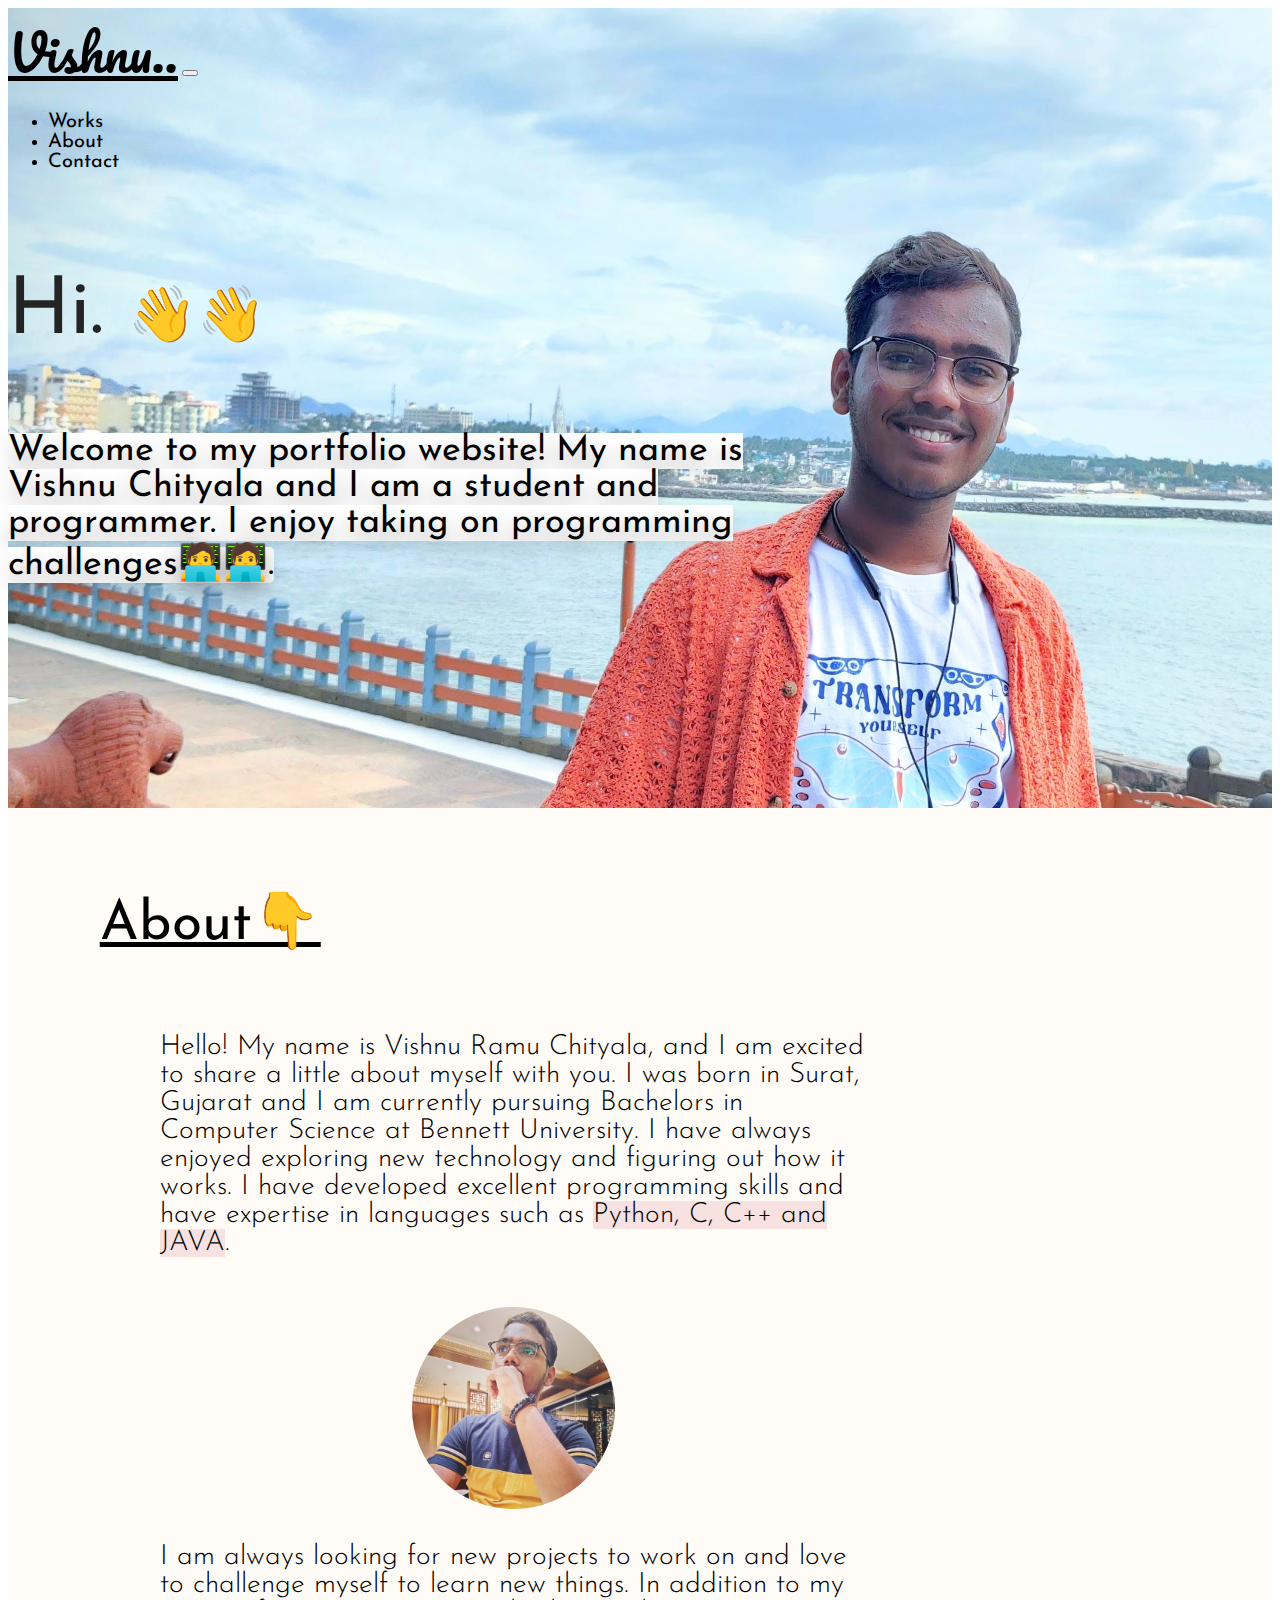
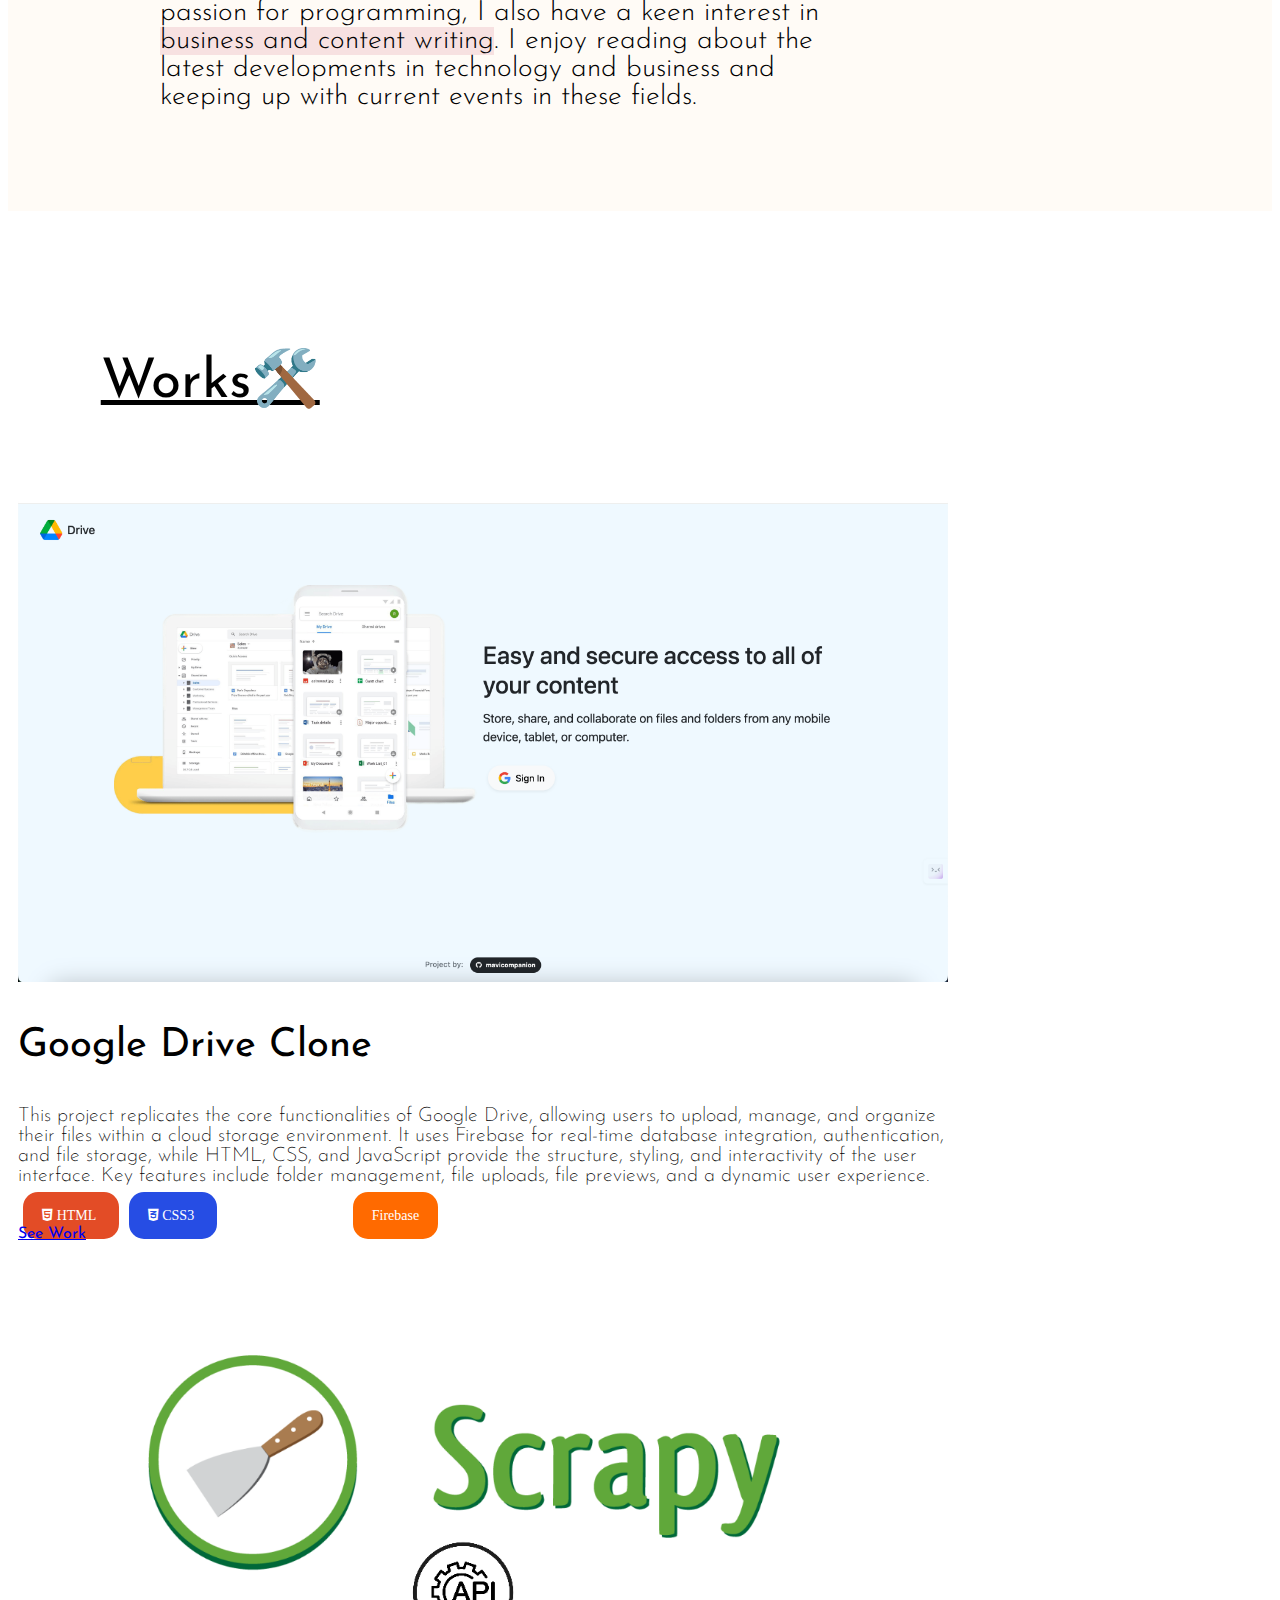
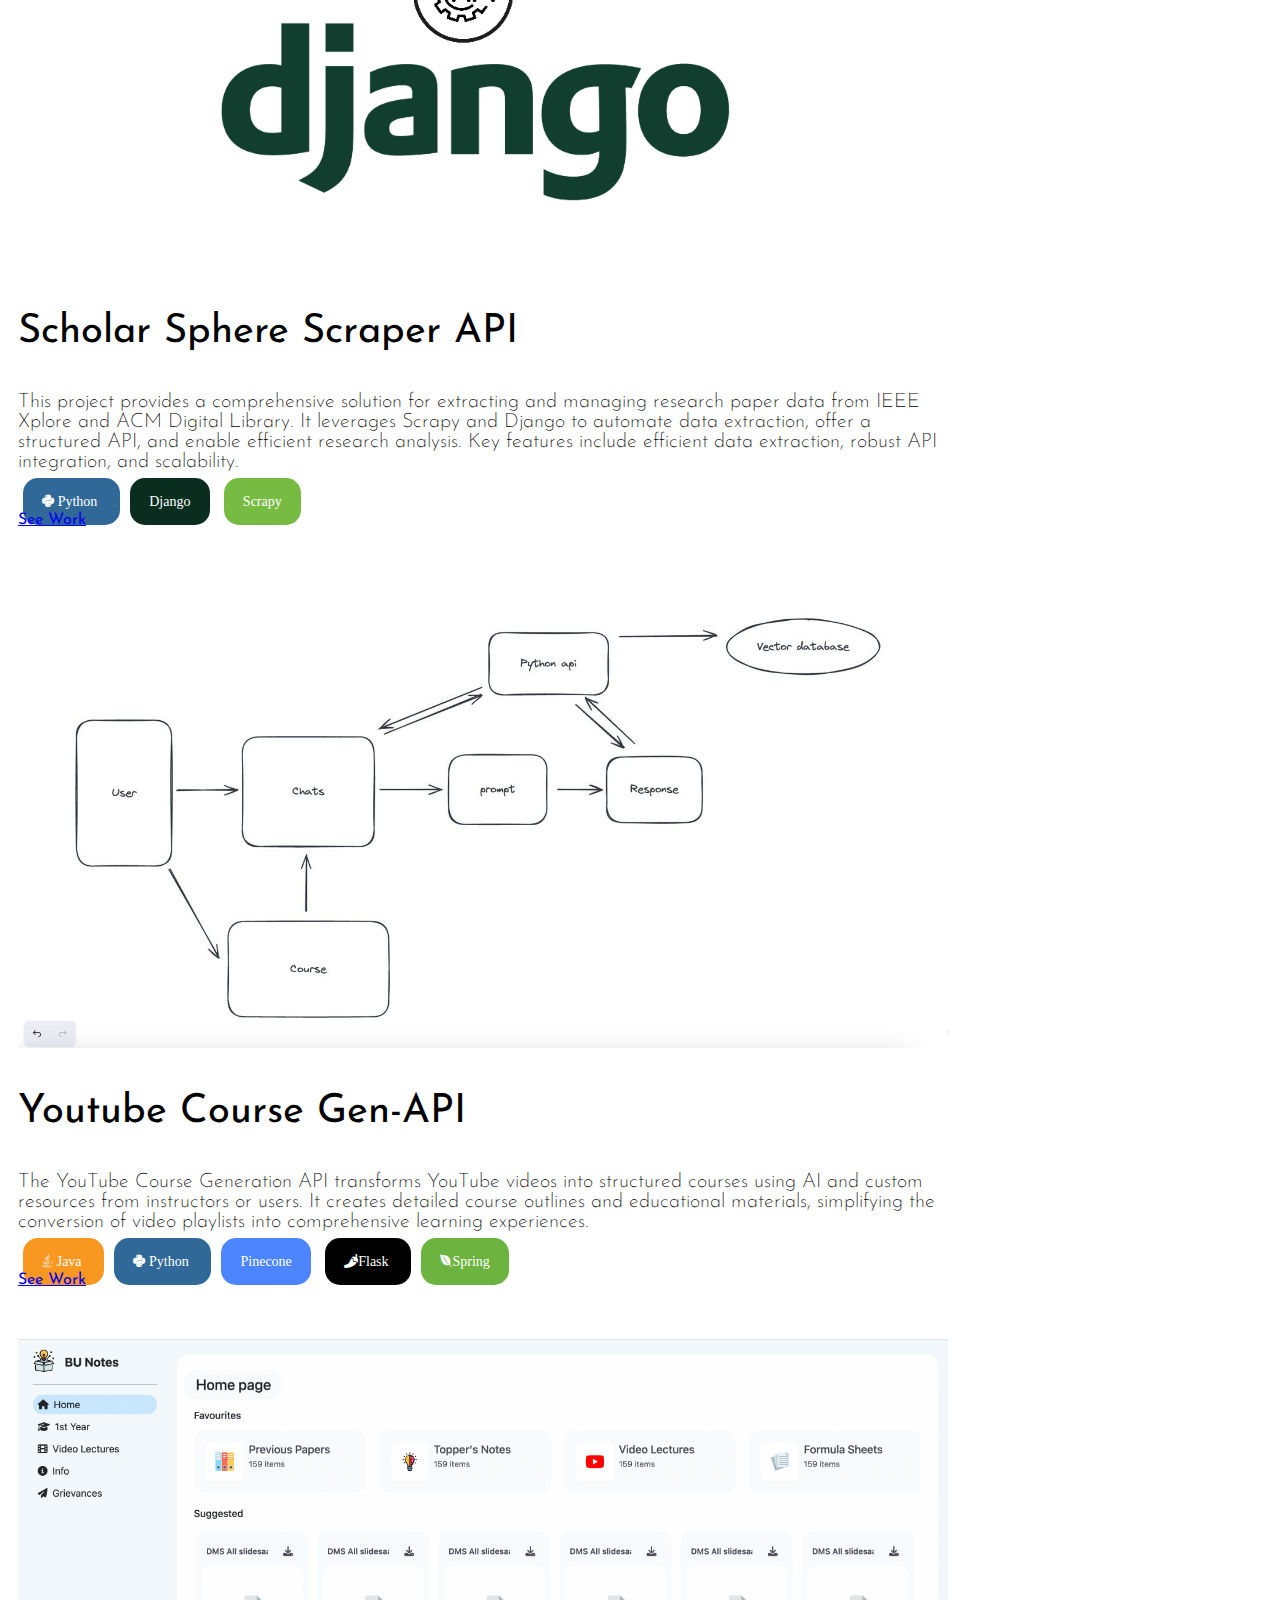
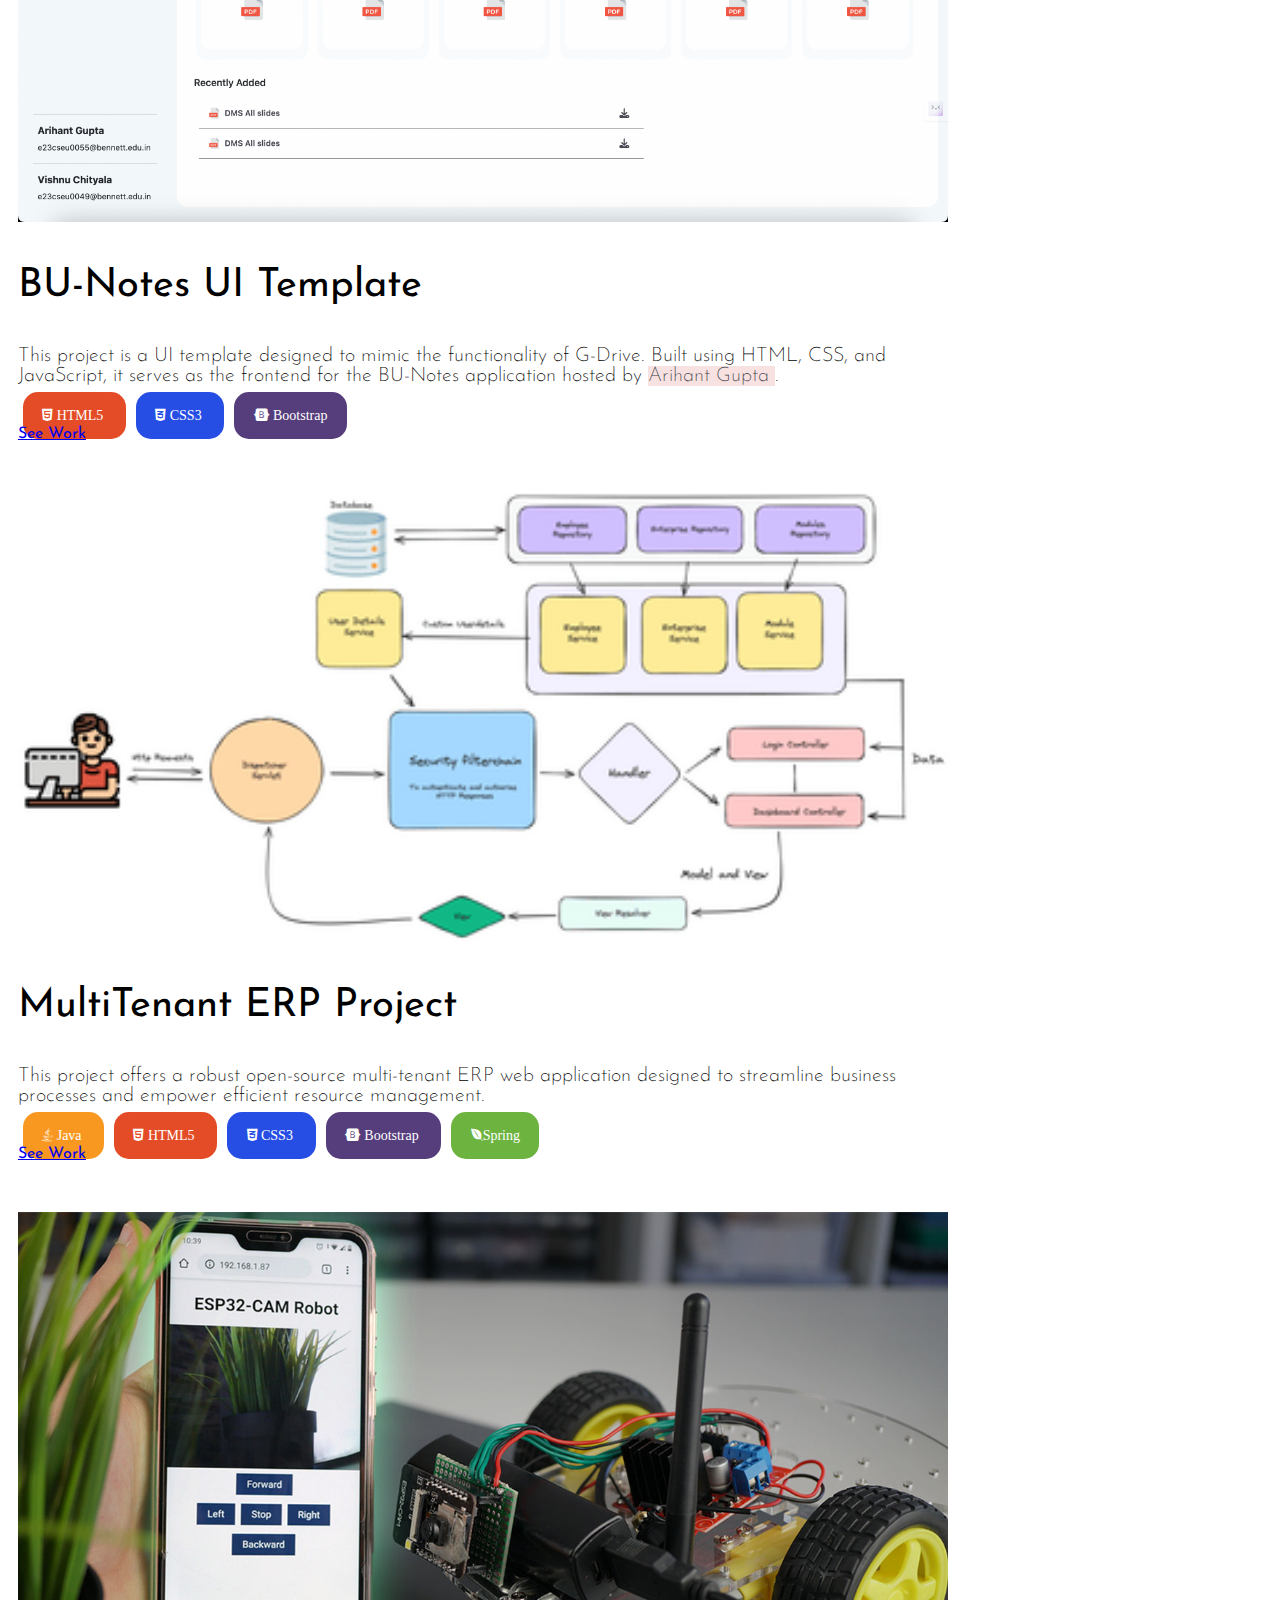
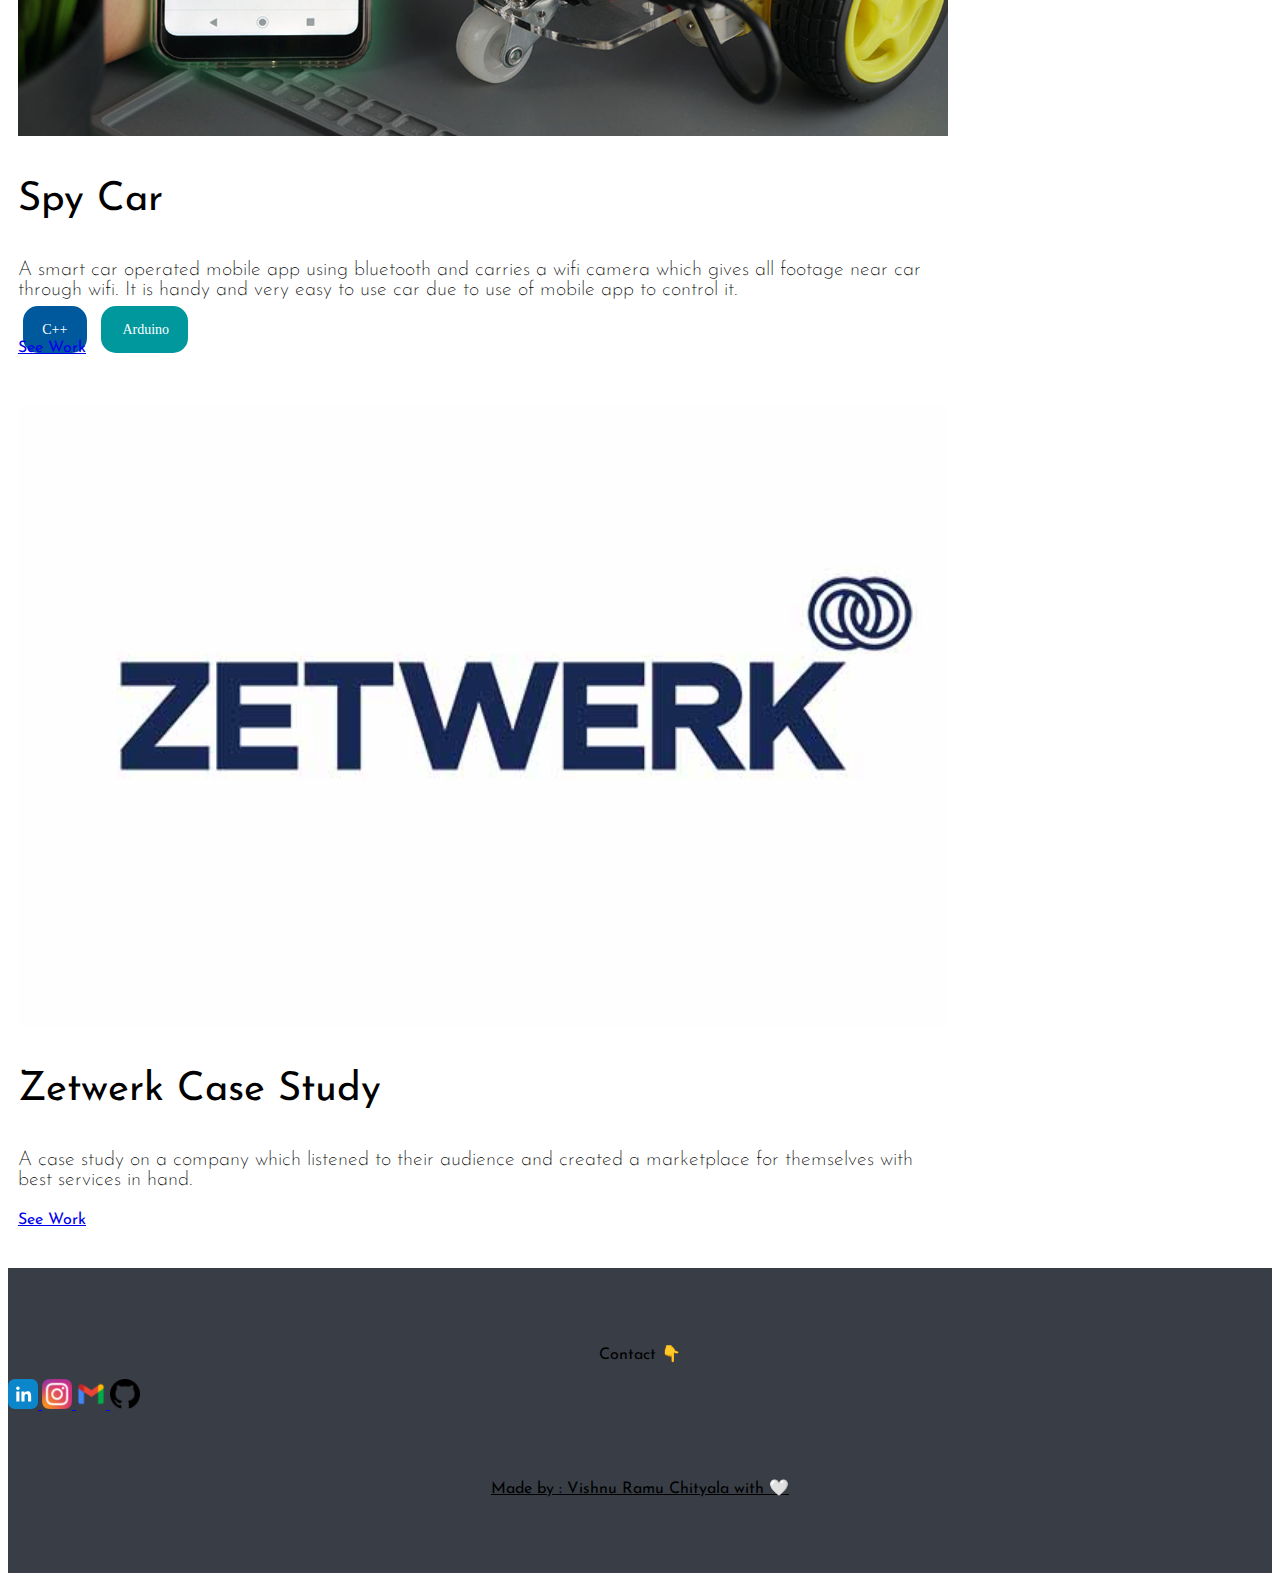
==== index.html @ af981250 "Update index.html" ====
<!DOCTYPE html>
<html lang="en">
<head>
    <meta charset="UTF-8">
    <meta name="viewport" content="width=device-width, initial-scale=1.0">
    <link rel="stylesheet" href="css/style.css">
    <link rel="icon" type="image/x-icon" href="img/young-man.png">
    <title>Vishnu Chityala</title>
    <link href="https://cdn.jsdelivr.net/npm/bootstrap@5.3.1/dist/css/bootstrap.min.css" rel="stylesheet" integrity="sha384-4bw+/aepP/YC94hEpVNVgiZdgIC5+VKNBQNGCHeKRQN+PtmoHDEXuppvnDJzQIu9" crossorigin="anonymous">
    <script src="https://cdn.jsdelivr.net/npm/bootstrap@5.3.1/dist/js/bootstrap.bundle.min.js" integrity="sha384-HwwvtgBNo3bZJJLYd8oVXjrBZt8cqVSpeBNS5n7C8IVInixGAoxmnlMuBnhbgrkm" crossorigin="anonymous"></script>
    <link href="https://cdnjs.cloudflare.com/ajax/libs/font-awesome/6.0.0-beta3/css/all.min.css" rel="stylesheet">
</head>
<body>
    <section id="frontPage" class="frontPage">
        <nav class="navbar navbar-expand-lg">
            <div class="container-sm mt-3">
                <a href="" class="navbarBrand">Vishnu..</a>
                <button class="navbar-toggler" type="button" data-bs-toggle="collapse" data-bs-target="#navbarSupportedContent" aria-controls="navbarSupportedContent" aria-expanded="false" aria-label="Toggle navigation">
                    <span class="navbar-toggler-icon"></span>
                </button>
                <div class="collapse navbar-collapse" id="navbarSupportedContent">
                    <ul class="navbar-nav ms-auto mb-2 mb-lg-0">
                    <li class="nav-item">
                        <a class="navLink me-5" aria-current="page" href="#worksPage">Works</a>
                    </li>
                    <li class="nav-item">
                        <a class="navLink me-5" href="#aboutSection">About</a>
                    </li>
                    <li class="nav-item">
                        <a class="navLink me-5" aria-current="page" href="#contact">Contact</a>
                    </li>
                    </ul>
                </div>
            </div>
        </nav>
        <div class="container-sm">
            <div class="frontPageAbout">
                <p class="frontPageAboutHead">Hi. <span style="font-size:55px;">👋👋</span></p>
                <p class="frontPageAboutText"><span style="background-color: rgb(255, 255, 255);border-radius: 5px;">Welcome to my portfolio website! My name is Vishnu Chityala and I am a student and programmer. I enjoy taking on programming challenges🧑‍💻🧑‍💻.</span></p>
            </div>
        </div>
    </section>
        <section id="aboutSection" class="pages">
        <div style="height: 80px;"></div>
        <div class="container-lg  m-section ms-auto me-auto">
            <div class="section-heading ms-auto me-auto">
                About👇
            </div>
            <div class="aboutContent">
                Hello! My name is Vishnu Ramu Chityala, and I am excited to share a little about myself with you. I was born in Surat, Gujarat and I am currently pursuing Bachelors in Computer Science at Bennett University.
                I have always enjoyed exploring new technology and figuring out how it works. I have developed excellent programming skills and have expertise in languages such as <span style="background-color: rgb(247, 225, 225);"> Python, C, C++ and JAVA</span>.
            </div>
            <div class="aboutImage">
                <img src="img/aboutImage.jpg" alt="" style="max-width: 100%; border-radius: 50%;">
            </div>
            <div class="aboutContent">
                 I am always looking for new projects to work on and love to challenge myself to learn new things. In addition to my passion for programming, I also have a keen interest in <span style="background-color: rgb(247, 225, 225);">business and content writing</span>. I enjoy reading about the latest developments in technology and business and keeping up with current events in these fields.
            </div>
        </div>
        <div style="height:100px;"></div>
    </section>
    <section id="worksPage">
        <div style="height:80px;"></div>
        <div class="container-md m-section ms-auto me-auto">
            <div class="section-heading ms-auto me-auto">
                <p class="">Works🛠️</p>
            </div>
            <div class="ms-auto me-auto row mb-5" style="max-width:950px;">
                <!-- <div class="row p-1 worksContainer ms-auto me-auto">
                    <div class="col-md-4">
                        <img src="img/picFind-LOGO.png"  width="100%" alt="">
                    </div>
                    <div class="col-md-8 p-1">
                        <div class="ms-4">
                            <p class="workTitle">
                                picFind
                            </p>
                        </div>
                        <div class="ms-4">
                            <p class="workExplanation">
                                picFind scans photographs and divides them into albums of various people. The faces of all the sampled people will be recognized and grouped into different categories in the collection of photographs after being scanned and searched.
                            </p>
                            <div>
                                <a href="https://drive.google.com/file/d/1khZmiysm8dn4CyZ_3MK_P7sA50-diV7P/view?usp=drive_link" target="_blank" class="btn btn-outline-dark" style="font-family: 'Josefin Sans', sans-serif;">See Work</a>
                            </div>
                        </div>
                    </div>
                </div> -->
                <div class="row p-1 worksContainer ms-auto me-auto">
                    <div class="col-md-4">
                        <img src="./img/googleDriveCloneImage.png" width="100%" alt="" class="me-auto">
                    </div>
                    <div class="col-md-8 p-1">
                        <div class="ms-4">
                            <p class="workTitle">
                                Google Drive Clone
                            </p>
                        </div>
                        <div class="ms-4">
                            <p class="workExplanation">
                                This project replicates the core functionalities of Google Drive, allowing users to upload, manage, and organize their files within a cloud storage environment. It uses Firebase for real-time database integration, authentication, and file storage, while HTML, CSS, and JavaScript provide the structure, styling, and interactivity of the user interface. Key features include folder management, file uploads, file previews, and a dynamic user experience.
                            </p>
                            <div class="grid pt-1 pb-4 w-100">
                                <span class="badge badge-tech badge-html">
                                    <i class="fab fa-html5"></i> HTML
                                </span>
                                <span class="badge badge-tech badge-css">
                                    <i class="fab fa-css3-alt"></i> CSS3
                                </span>
                                <span class="badge badge-tech bg-warning">
                                    <i class="fab fa-js-square"></i> JavaScript
                                </span>
                                <span class="badge badge-tech" style="background-color: rgb(255, 106, 0);">Firebase</span>
                            </div>  
                            <div>
                                <a href="https://google-drive-clone-vrc.vercel.app/" target="_blank" class="btn btn-outline-dark" style="font-family: 'Josefin Sans', sans-serif;">See Work</a>
                            </div>
                        </div>
                    </div>
                </div>                
                <div class="row p-1 worksContainer ms-auto me-auto">
                    <div class="col-md-4">
                        <img src="./img/scholarSphereImage.png" width="100%" alt="" class="me-auto">
                    </div>
                    <div class="col-md-8 p-1">
                        <div class="ms-4">
                            <p class="workTitle">
                                Scholar Sphere Scraper API
                            </p>
                        </div>
                        <div class="ms-4">
                            <p class="workExplanation">
                                This project provides a comprehensive solution for extracting and managing research paper data from IEEE Xplore and ACM Digital Library. It leverages Scrapy and Django to automate data extraction, offer a structured API, and enable efficient research analysis. Key features include efficient data extraction, robust API integration, and scalability.
                            </p>
                            <div class="grid pt-1 pb-4 w-100">
                                <span class="badge badge-tech badge-python">
                                    <i class="fab fa-python"></i> Python
                                </span>
                                <span class="badge badge-tech badge-django">Django</span>
                                <span class="badge badge-tech badge-scrapy">Scrapy</span>
                            </div>  
                            <div>
                                <a href="https://github.com/mavicompanion/scholar-sphere-scraper" target="_blank" class="btn btn-outline-dark" style="font-family: 'Josefin Sans', sans-serif;">See Work</a>
                            </div>
                        </div>
                    </div>
                </div>
                <div class="row p-1 worksContainer ms-auto me-auto">
                    <div class="col-md-4">
                        <img src="./img/ytCourseGenImage.png" width="100%" alt="" class="me-auto">
                    </div>
                    <div class="col-md-8 p-1">
                        <div class="ms-4">
                            <p class="workTitle">
                                Youtube Course Gen-API
                            </p>
                        </div>
                        <div class="ms-4">
                            <p class="workExplanation">
                                The YouTube Course Generation API transforms YouTube videos into structured courses using AI and custom resources from instructors or users. It creates detailed course outlines and educational materials, simplifying the conversion of video playlists into comprehensive learning experiences.
                            </p>
                            <div class="grid pt-1 pb-4 w-100">
                                <span class="badge badge-tech badge-java">
                                    <i class="fa-brands fa-java"></i> Java
                                </span>
                                <span class="badge badge-tech badge-python">
                                    <i class="fab fa-python"></i> Python
                                </span>
                                <span class="badge badge-tech badge-pinecone">Pinecone</span>
                                <span class="badge badge-tech badge-flask">
                                    <i class="fa-solid fa-pepper-hot me-1"></i>Flask
                                </span>
                                <span class="badge badge-tech badge-spring">
                                    <i class="fa-brands fa-envira me-1"></i>Spring
                                </span>
                            </div>  
                            <div>
                                <a href="https://github.com/vishnurchityala/youtube-course-gen-api" target="_blank" class="btn btn-outline-dark" style="font-family: 'Josefin Sans', sans-serif;">See Work</a>
                            </div>
                        </div>
                    </div>
                </div>
                <div class="row p-1 worksContainer ms-auto me-auto">
                    <div class="col-md-4">
                        <img src="./img/buNotesImage.png" width="100%" alt="" class="me-auto">
                    </div>
                    <div class="col-md-8 p-1">
                        <div class="ms-4">
                            <p class="workTitle">
                                BU-Notes UI Template
                            </p>
                        </div>
                        <div class="ms-4">
                            <p class="workExplanation">
                                This project is a UI template designed to mimic the functionality of G-Drive. Built using HTML, CSS, and JavaScript, it serves as the frontend for the BU-Notes application hosted by <span style="background-color: rgb(247, 225, 225);" > <a href="https://github.com/GuptajiRocks/new-bu-notes" style="text-decoration: none;color: #393E46;" target="_blank" rel="noopener noreferrer"> Arihant Gupta </a></span>.
                            </p>
                            <div class="grid pt-1 pb-4 w-100">
                                <span class="badge badge-tech badge-html">
                                    <i class="fab fa-html5"></i> HTML5
                                </span>
                                <span class="badge badge-tech badge-css">
                                    <i class="fab fa-css3-alt"></i> CSS3
                                </span>
                                <span class="badge badge-tech badge-bootstrap">
                                    <i class="fab fa-bootstrap"></i> Bootstrap
                                </span>
                            </div>    
                            <div>
                                <a href="https://mavicompanion.github.io/BU-Notes/" target="_blank" class="btn btn-outline-dark" style="font-family: 'Josefin Sans', sans-serif;">See Work</a>
                            </div>
                        </div>
                    </div>
                </div>
                <div class="row p-1 worksContainer ms-auto me-auto">
                    <div class="col-md-4">
                        <img src="./img/erpImage.png" width="100%" alt="" class="me-auto">
                    </div>
                    <div class="col-md-8 p-1">
                        <div class="ms-4">
                            <p class="workTitle">
                                MultiTenant ERP Project
                            </p>
                        </div>
                        <div class="ms-4">
                            <p class="workExplanation">
                                This project offers a robust open-source multi-tenant ERP web application designed to streamline business processes and empower efficient resource management.
                            </p>
                            <div class="grid pt-1 pb-4 w-100">
                                <span class="badge badge-tech badge-java">
                                    <i class="fa-brands fa-java"></i> Java
                                </span>
                                <span class="badge badge-tech badge-html">
                                    <i class="fab fa-html5"></i> HTML5
                                </span>
                                <span class="badge badge-tech badge-css">
                                    <i class="fab fa-css3-alt"></i> CSS3
                                </span>
                                <span class="badge badge-tech badge-bootstrap">
                                    <i class="fab fa-bootstrap"></i> Bootstrap
                                </span>
                                <span class="badge badge-tech badge-spring">
                                    <i class="fa-brands fa-envira me-1"></i>Spring
                                </span>
                            </div>  
                            <div>
                                <a href="https://github.com/mavicompanion/ERP" target="_blank" class="btn btn-outline-dark" style="font-family: 'Josefin Sans', sans-serif;">See Work</a>
                            </div>
                        </div>
                    </div>
                </div>
                <div class="row p-1 worksContainer ms-auto me-auto">
                    <div class="col-md-4">
                        <img src=" img/spyCarImg.jpeg"  width="100%" alt="">
                    </div>
                    <div class="col-md-8 p-1">
                        <div class="ms-4">
                            <p class="workTitle">
                                Spy Car
                            </p>
                        </div>
                        <div class="ms-4">
                            <p class="workExplanation">
                                A smart car operated mobile app using bluetooth and carries a wifi camera which gives all footage near car through wifi. It is handy and very easy to use car due to use of mobile app to control it. 
                            </p>
                            <div class="grid pt-1 pb-4 w-100">
                                <span class="badge badge-tech badge-cpp">C++</span>
                                <span class="badge badge-tech badge-arduino">
                                <i class="fab fa-arduino"></i> Arduino
                            </span>
                            </div>  
                            <div>
                                <a href="https://www.youtube.com/watch?v=8Z6hDPG3GxI" target="_blank" class="btn btn-outline-dark" style="font-family: 'Josefin Sans', sans-serif;">See Work</a>
                            </div>
                        </div>
                    </div>
                </div>
                <!-- <div class="row p-1 worksContainer ms-auto me-auto">
                    <div class="col-md-4">
                        <img src=" img/encryptionImg.png"  width="100%" alt="">
                    </div>
                    <div class="col-md-8 p-1">
                        <div class="ms-4">
                            <p class="workTitle">
                                Py_Textsheild
                            </p>
                        </div>
                        <div class="ms-4">
                            <p class="workExplanation  ">
                                A python script which ecrypts a text file by taking password from a user and decrypts it by asking password from the user. Wrong password match will not be able to decrypt the text file and while text while is ecrypted it is not in human readable form.
                            </p>
                            <div>
                                <a href="https://vishnurchityala.github.io/py_textshield/" target="_blank" class="btn btn-outline-dark" style="font-family: 'Josefin Sans', sans-serif;">See Work</a>
                            </div>
                        </div>
                    </div>
                </div> -->
                <div class="row p-1 worksContainer ms-auto me-auto">
                    <div class="col-md-4">
                        <img src=" img/Zetwerk.jpg"  width="100%" alt="">
                    </div>
                    <div class="col-md-8 p-1">
                        <div class="ms-4">
                            <p class="workTitle">
                                Zetwerk Case Study
                            </p>
                        </div>
                        <div class="ms-4">
                            <p class="workExplanation  ">
                                A case study on a company which listened to their audience and created a marketplace for themselves with best services in hand.
                            </p>
                            <div>
                                <a href="https://drive.google.com/file/d/1xFaWeI-LQOjLqjz1m5qH1RqMyu2o2j8w/view?usp=drivesdk" target="_blank" class="btn btn-outline-dark" style="font-family: 'Josefin Sans', sans-serif;">See Work</a>
                            </div>
                        </div> 
                    </div>
                </div>
                <!-- <div class="row p-1 worksContainer ms-auto me-auto">
                    <div class="col-md-4">
                        <img src=" img/freecharge.png"  width="100%" alt="">
                    </div>
                    <div class="col-md-8 p-1">
                        <div class="ms-4">
                            <p class="workTitle">
                                Freecharge Case Study
                            </p>
                        </div>
                        <div class="ms-4">
                            <p class="workExplanation">
                                A case study on a company which did'nt respond to the evoloving market and lost their business due to lack of innovation in the company.</span>
                            </p>
                            <div>
                                <a href="https://drive.google.com/file/d/1ROveu0jC0VNgWrADBDwkNz20fU8XYRgt/view?usp=drive_link" target="_blank" class="btn btn-outline-dark" style="font-family: 'Josefin Sans', sans-serif;">See Work</a>
                            </div>
                        </div> 
                    </div>
                </div> -->
            </div>
        </div>
    </section>
    <section id="contact" style="background-color:#393E46;padding-top:60px;padding-bottom: 60px;">
        <div class="container-fluid text-white" style="text-align: center;font-family: 'Josefin Sans', sans-serif;">
            <p>Contact 👇</p>
        </div>
        <div class="footerIcons ms-auto me-auto">
            <div class="row">
                <a href="https://www.linkedin.com/in/vishnuchityala" target="_blank" class="col-2 ms-auto me-auto">
                    <img src="img/linkedin.svg" style="height: 30px;" alt="">
                </a>
                <a href="https://www.instagram.com/vishnu12_7_05/" class="col-2 ms-auto me-auto" target="_blank">
                    <img src="img/instagram.png" style="height: 30px;" alt="">
                </a>
                <a href="mailto:vishnurchityala@gmail.com" class="col-2 ms-auto me-auto">
                    <img src="img/gmail.png" style="height: 30px;" alt="">
                </a>
                <a href="https://github.com/vishnurchityala" class="col-2 ms-auto me-auto" target="_blank">
                    <img src="img/github.png" style="height: 30px;" alt="">
                </a>

            </div>
        </div>
        <div class="container-fluid text-white" style="text-align: center;font-family: 'Josefin Sans', sans-serif;margin-top: 65px; text-decoration: underline;">
            <p>Made by : Vishnu Ramu Chityala with 🤍</p>
        </div>
    </section>
</body>
</html>
---- css/style.css ----
@import url('https://fonts.googleapis.com/css2?family=Josefin+Sans:wght@300;400&family=Pacifico&display=swap');
html{
    user-select: none;
}
.body
{
    margin: 0px;
}
.pages
{
    background-color: rgb(255, 251, 246);
}
.frontPage
{
    background-image: url("../img/frontCover3.jpeg");
    background-size: cover;
    background-repeat: no-repeat;
    background-position: right;
    height: 800px;
    width: 100%;
}
.frontPageAbout
{
    width: 60%;
    height: 500px;
    margin-top: 8%;
}
.navbarBrand
{
    font-size: 50px;
    font-family: 'Pacifico', cursive;
    text-decoration: underline;
    color: black;
}
.navLink
{
    font-size: 20px;
    font-family: 'Josefin Sans', sans-serif;
    text-decoration: none;
    color: black;
    transition: text-shadow 0.3s ease;
}
.navLink:hover
{
    text-decoration: underline;
    text-shadow: 0px 0px 15px rgba(98, 98, 98, 0.555);
    
}
.frontPageAboutHead
{
    font-family: 'Josefin Sans', sans-serif;
    font-size: 80px;
    color: rgb(36, 36, 36);
}
.frontPageAboutText
{
    font-family: 'Josefin Sans', sans-serif;
    font-size: 36px;
    text-shadow: 0px 10px 20px rgba(60, 55, 55, 0.416);    

}
.m-section
{
    width:80%;
}
.section-heading
{
    width: 40%;
    text-align: center;
    font-size: 55px;
    font-family: 'Josefin Sans', sans-serif;
    margin-bottom:80px;
    text-decoration: underline;
}
.worksContainer
{
    padding:10px;
    margin-bottom: 30px;
}
.workTitle
{
    font-size: 40px;
    font-weight: 400;
    font-family: 'Josefin Sans', sans-serif;
}
.workExplanation
{
    font-size: 20px;
    font-weight: 200;
    font-family: 'Josefin Sans', sans-serif; 
}
.aboutContent
{
    width:70%;
    margin-left: 15%;
    font-size:28px;
    font-weight: 300;
    margin-top: 30px;
    font-family: 'Josefin Sans', sans-serif;
}
.aboutImage
{
    width:20%;
    margin-left: 40%;
    margin-top:50px;
}
.footerIcons
{
    width:20%;
}
@media only screen and (max-width: 780px) 
{
    .frontPage
    {
        background-image: url("../img/frontCover1.jpeg");
        background-position: center;
        height: 900px;
        width: 100%;
    }  
    .frontPageAbout
    {
        width: 100%;
        height: 350px;
        margin-top: 6%;
        
    } 
    .frontPageAboutHead
    {
        font-family: 'Josefin Sans', sans-serif;
        font-size: 60px;
    }
    .frontPageAboutText
    {
        font-family: 'Josefin Sans', sans-serif;
        font-size: 28px;
        
    }
    .worksSection
    {
        width:100%;
    }
    .aboutContent
    {
        font-size:20px;
    }
    .aboutImage
    {
        width: 70%;
        margin-left: 15%;
    }
    .section-heading
    {
        font-size:36px;
    }
    .footerIcons
    {
        width:60%;
    }
    .m-section
    {
        width: 100%;
    }
    .aboutContent
    {
        width: 85%;
        margin-left: 7.5%;
    }
}

.badge-tech {
    font-size: 14px;
    margin: 5px;
    padding: 1rem 1.2rem;
    border-radius: 15px;
    color: white;
  }

.badge-java { background-color: #f89820; }        /* Java - Orange */
.badge-python { background-color: #306998; }      /* Python - Blue */
.badge-html { background-color: #e34c26; }        /* HTML - Red */
.badge-css { background-color: #264de4; }         /* CSS - Blue */
.badge-bootstrap { background-color: #563d7c; }   /* Bootstrap - Purple */
.badge-django { background-color: #092e20; }      /* Django - Dark Green */
.badge-scrapy { background-color: #77bb43; }      /* Scrapy - Light Green */
.badge-pinecone { background-color: #4C85FF; }    /* Pinecone - Blue */
.badge-arduino { background-color: #00979D; }     /* Arduino - Teal */ 
.badge-flask { background-color: #000000; }       /* Flask - Black */
.badge-spring { background-color: #6DB33F; }      /* Spring - Green */
.badge-cpp { background-color: #00599C; }         /* C++ - Dark Blue */
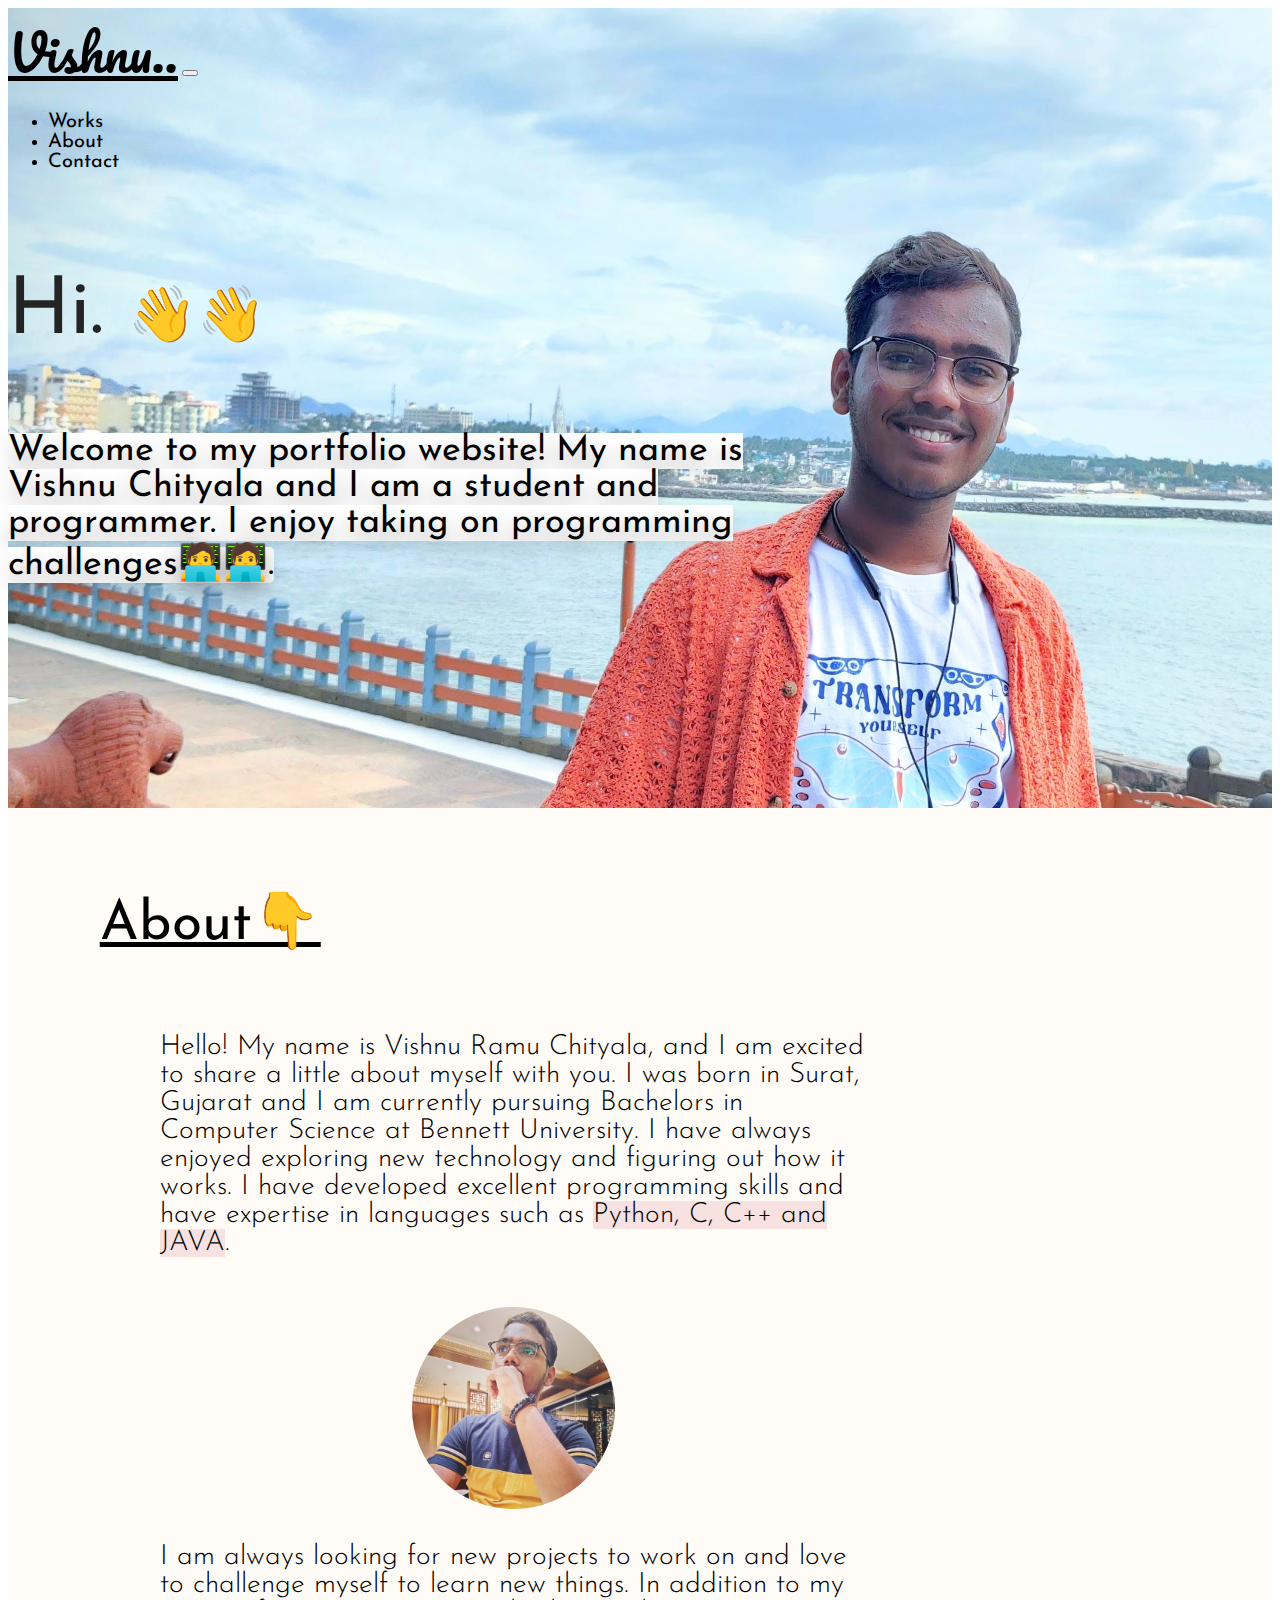
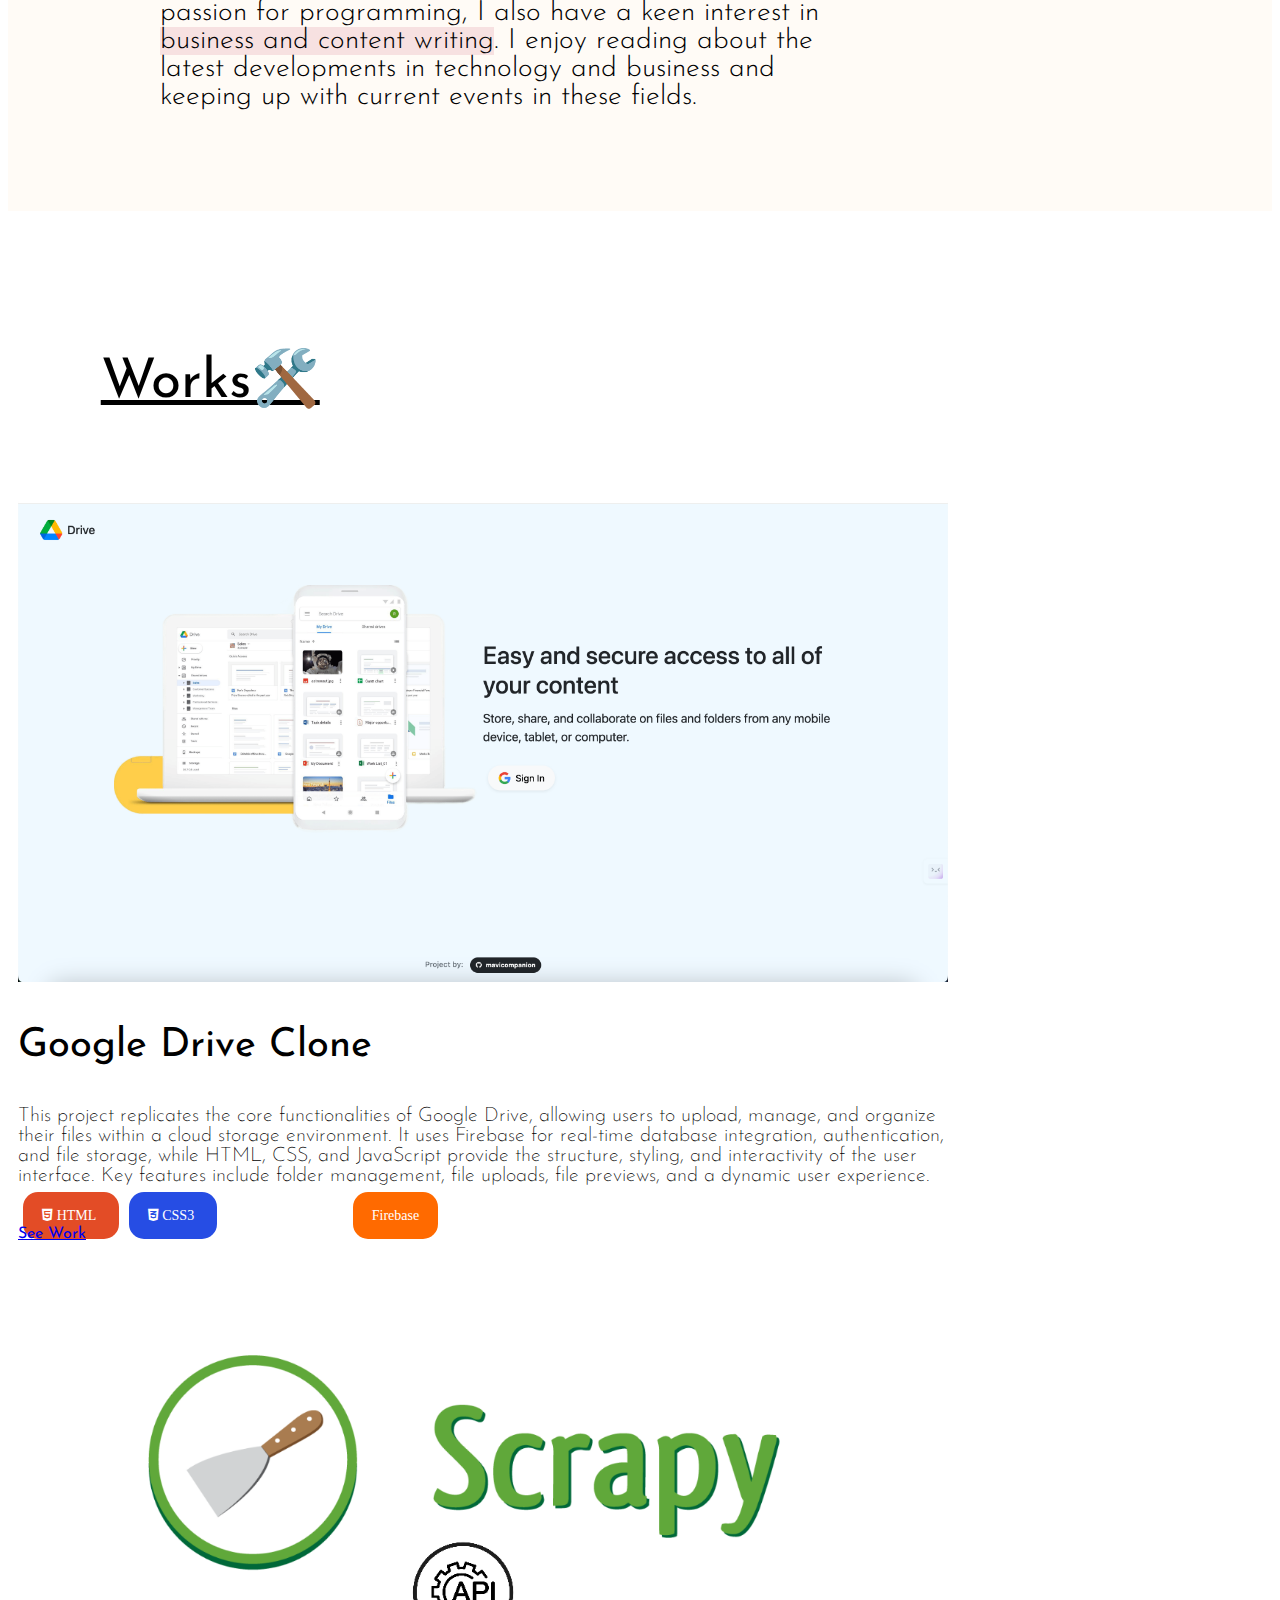
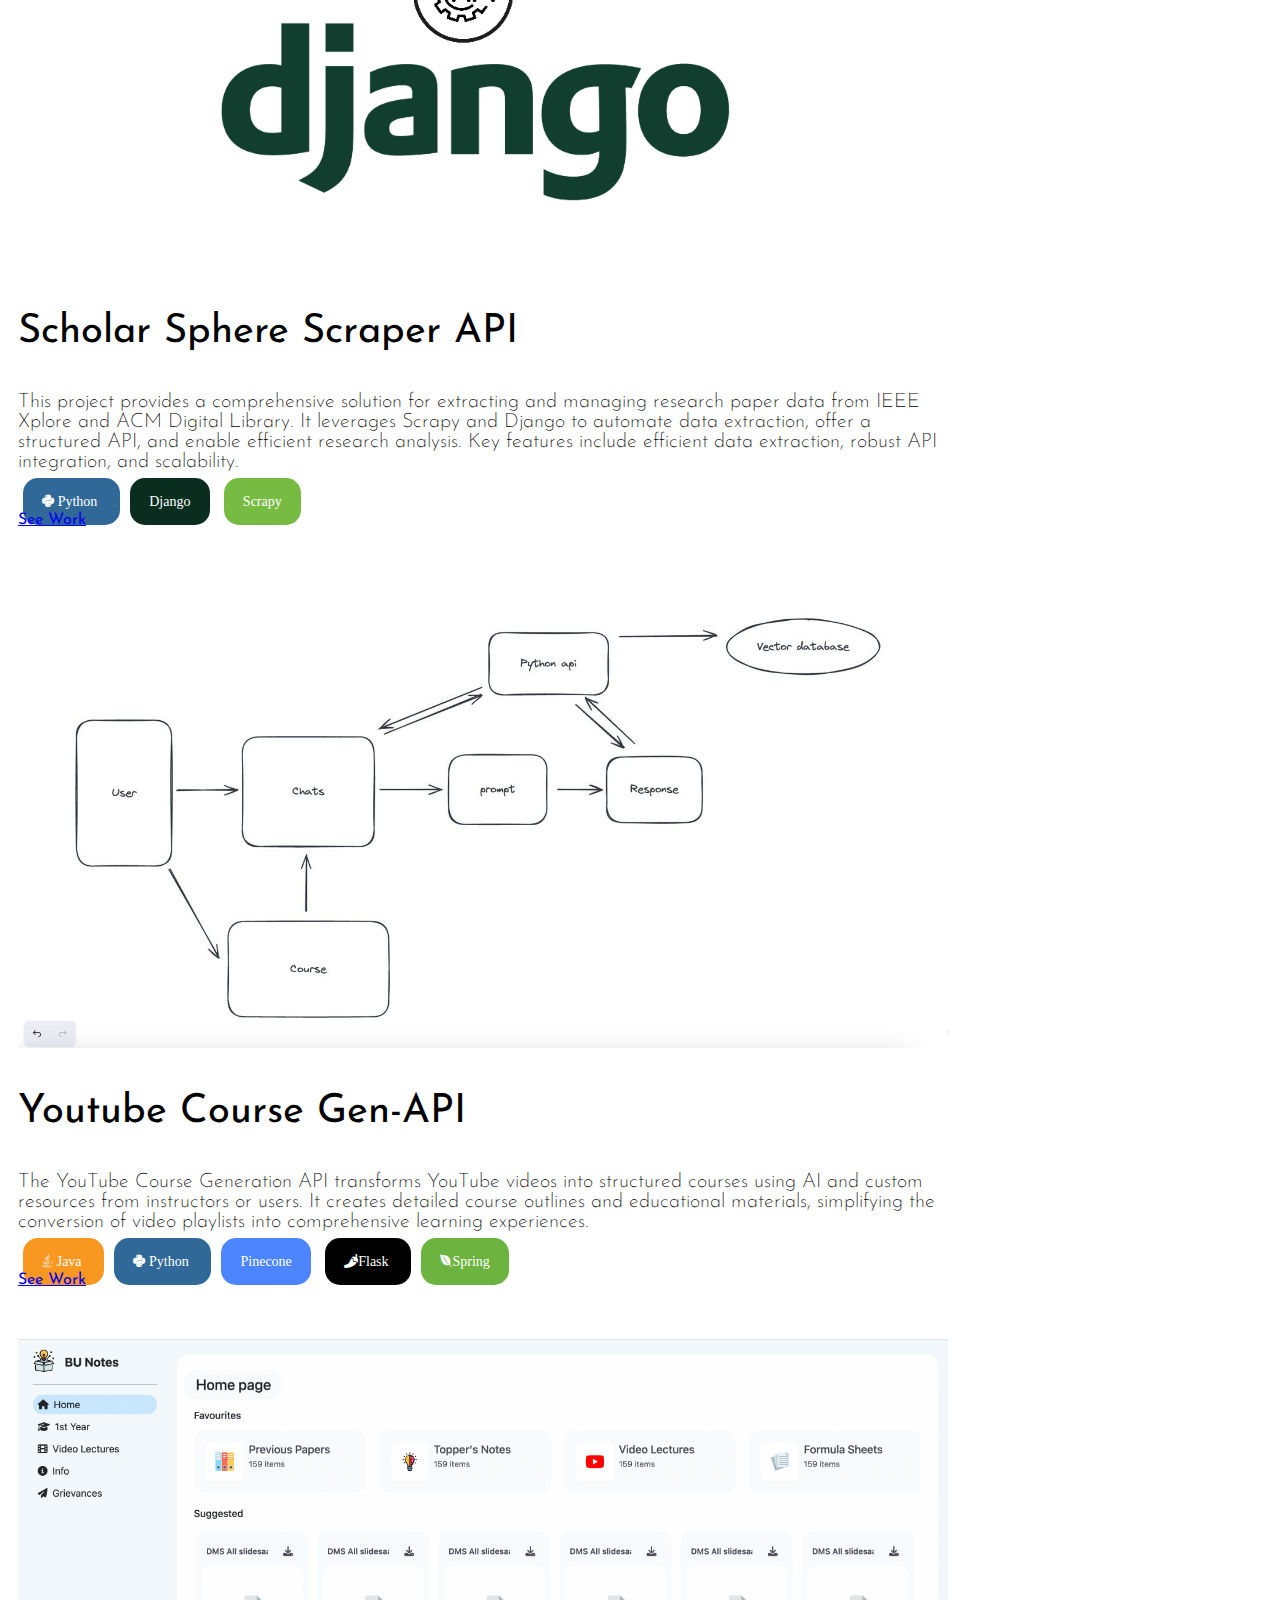
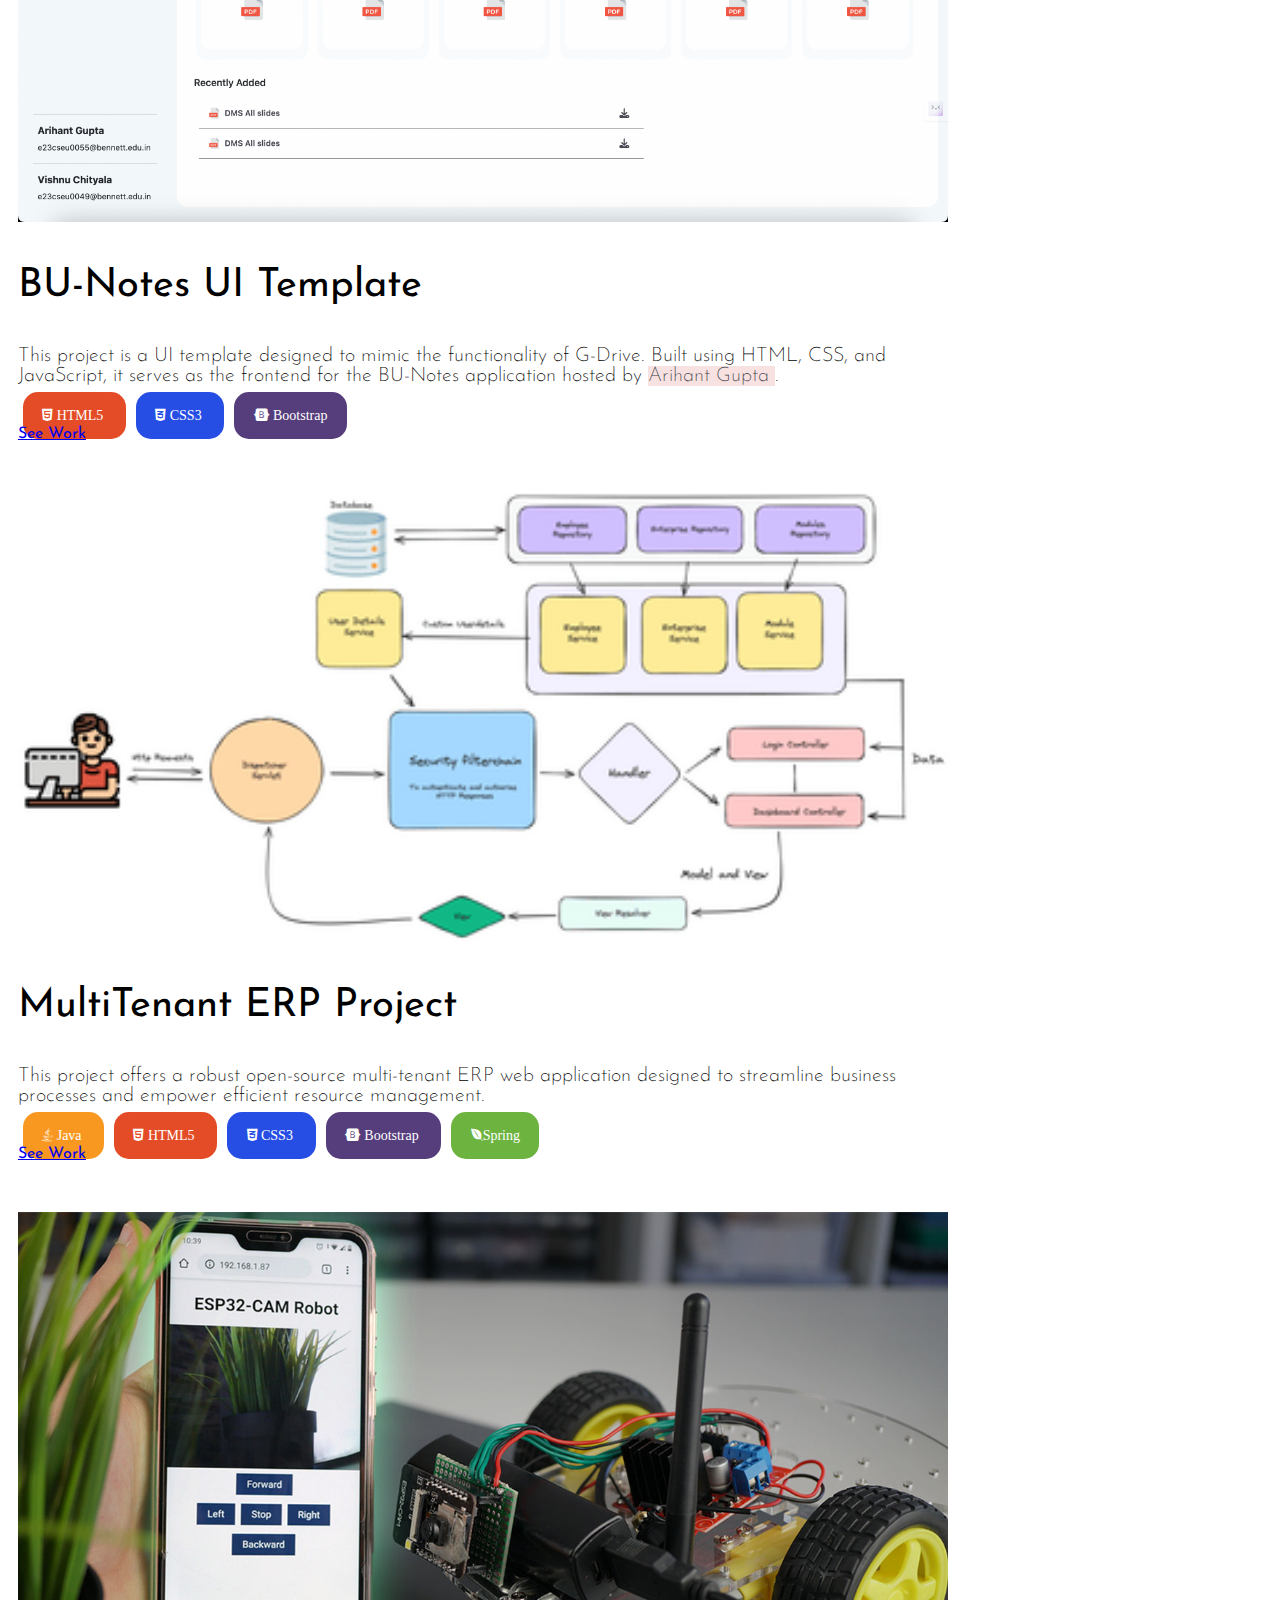
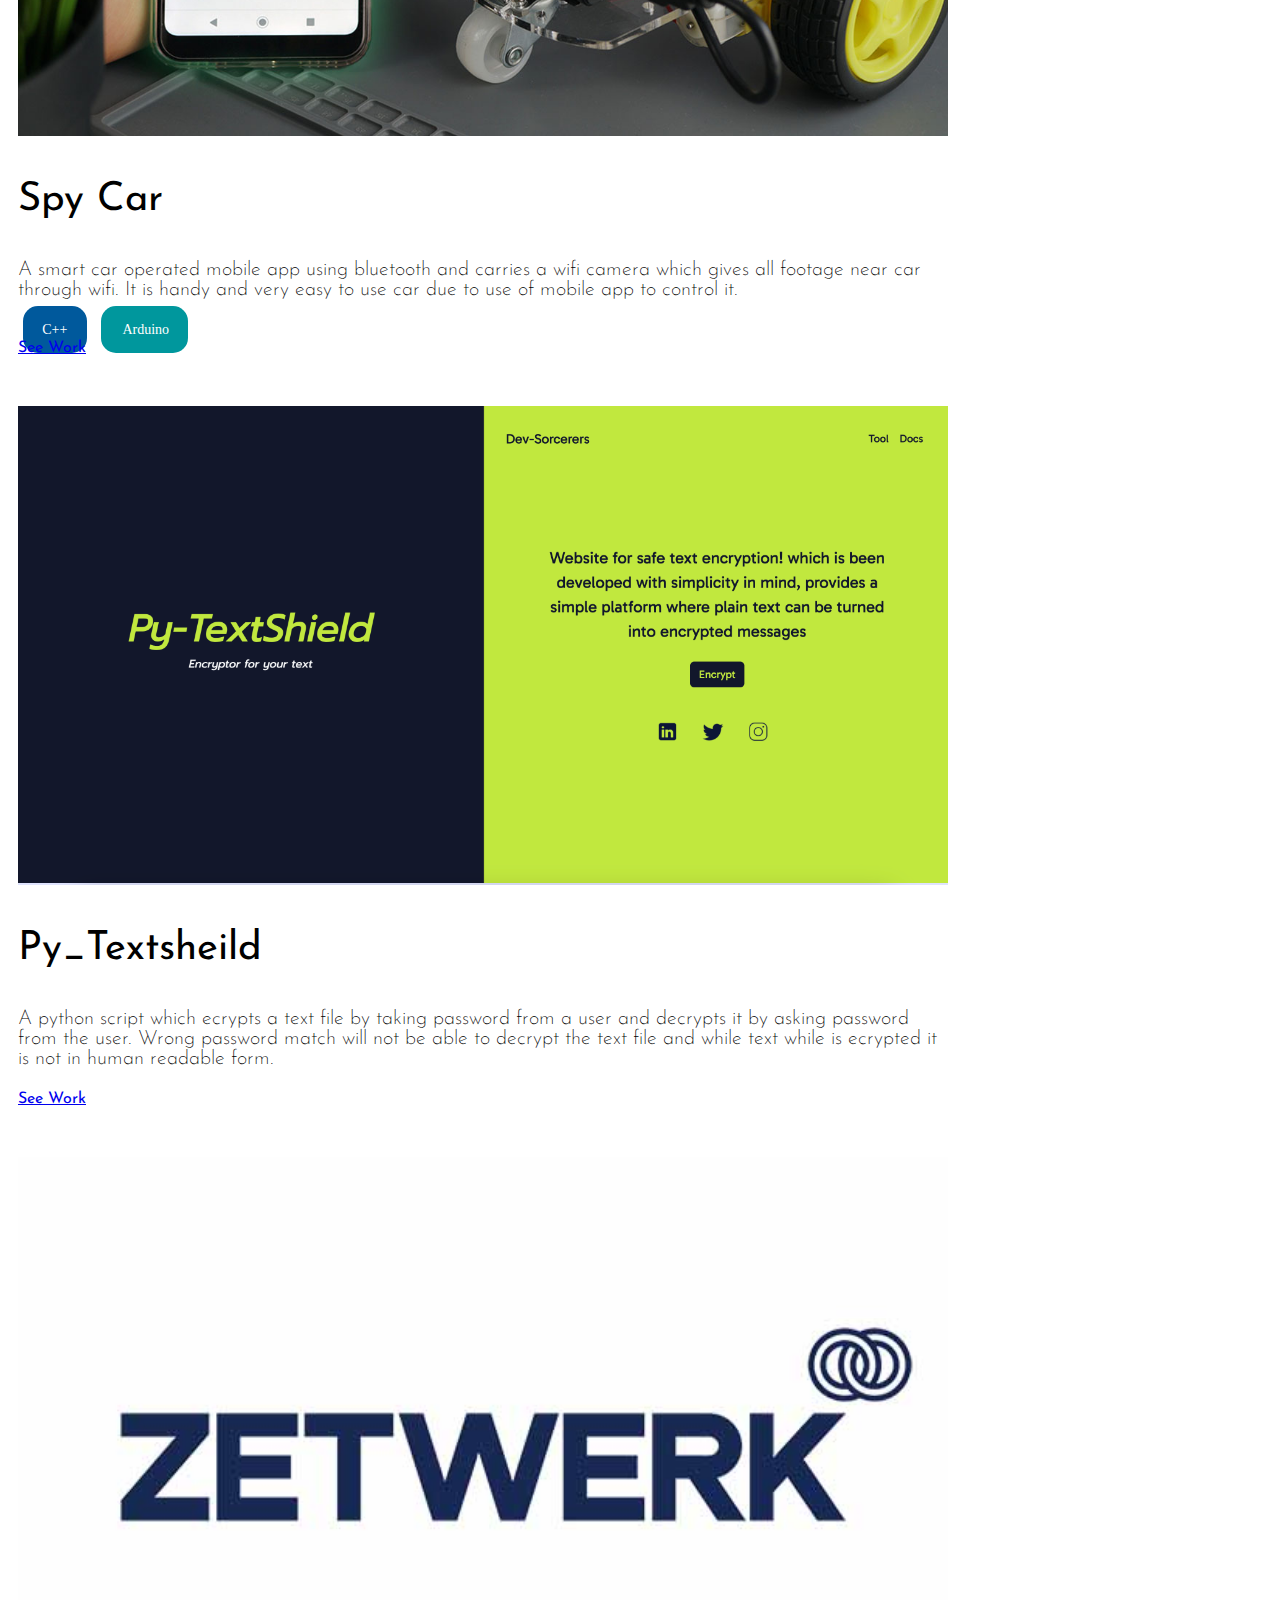
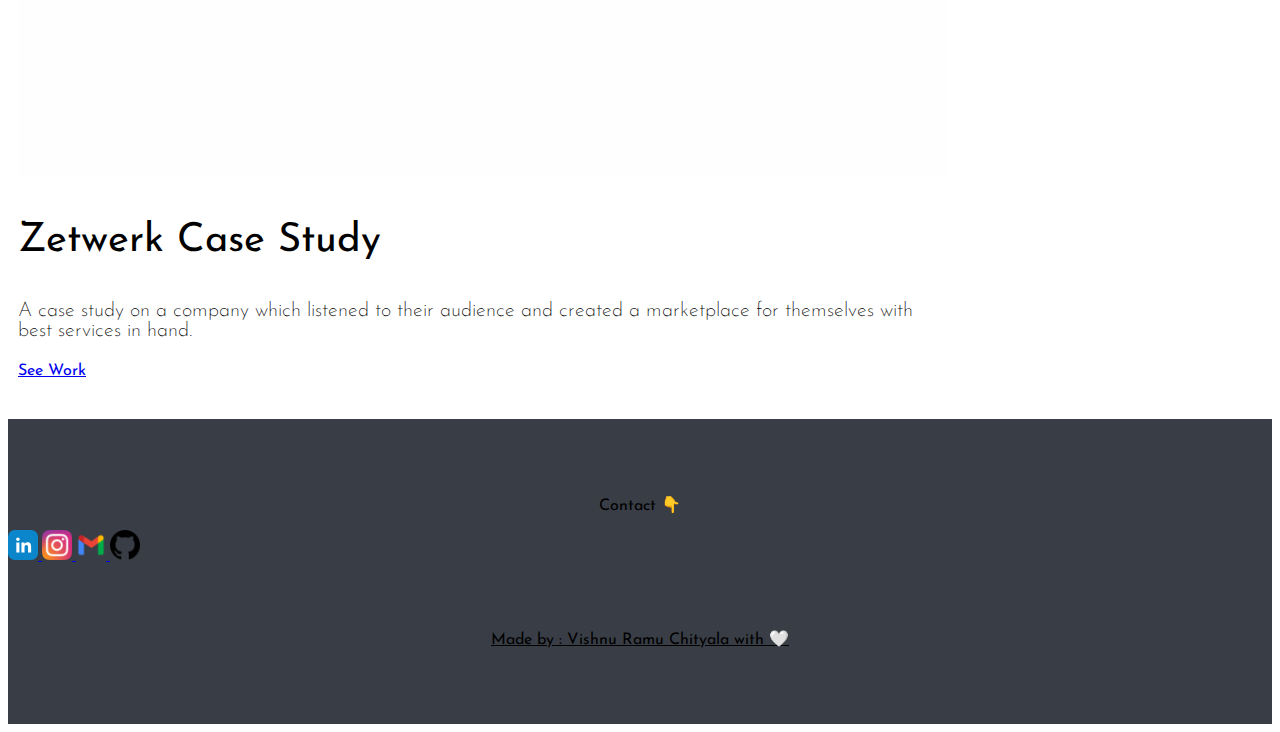
==== commit 12893911: "changes." ====
--- a/index.html
+++ b/index.html
@@ -113,7 +113,7 @@
                                 <span class="badge badge-tech" style="background-color: rgb(255, 106, 0);">Firebase</span>
                             </div>  
                             <div>
-                                <a href="https://google-drive-clone-vrc.vercel.app/" target="_blank" class="btn btn-outline-dark" style="font-family: 'Josefin Sans', sans-serif;">See Work</a>
+                                <a href="https://gdrive.vishnuchityala.in/" target="_blank" class="btn btn-outline-dark" style="font-family: 'Josefin Sans', sans-serif;">See Work</a>
                             </div>
                         </div>
                     </div>
@@ -274,7 +274,7 @@
                         </div>
                     </div>
                 </div>
-                <!-- <div class="row p-1 worksContainer ms-auto me-auto">
+                <div class="row p-1 worksContainer ms-auto me-auto">
                     <div class="col-md-4">
                         <img src=" img/encryptionImg.png"  width="100%" alt="">
                     </div>
@@ -289,11 +289,11 @@
                                 A python script which ecrypts a text file by taking password from a user and decrypts it by asking password from the user. Wrong password match will not be able to decrypt the text file and while text while is ecrypted it is not in human readable form.
                             </p>
                             <div>
-                                <a href="https://vishnurchityala.github.io/py_textshield/" target="_blank" class="btn btn-outline-dark" style="font-family: 'Josefin Sans', sans-serif;">See Work</a>
-                            </div>
-                        </div>
-                    </div>
-                </div> -->
+                                <a href="https://encryptor.vishnuchityala.in" target="_blank" class="btn btn-outline-dark" style="font-family: 'Josefin Sans', sans-serif;">See Work</a>
+                            </div>
+                        </div>
+                    </div>
+                </div>
                 <div class="row p-1 worksContainer ms-auto me-auto">
                     <div class="col-md-4">
                         <img src=" img/Zetwerk.jpg"  width="100%" alt="">
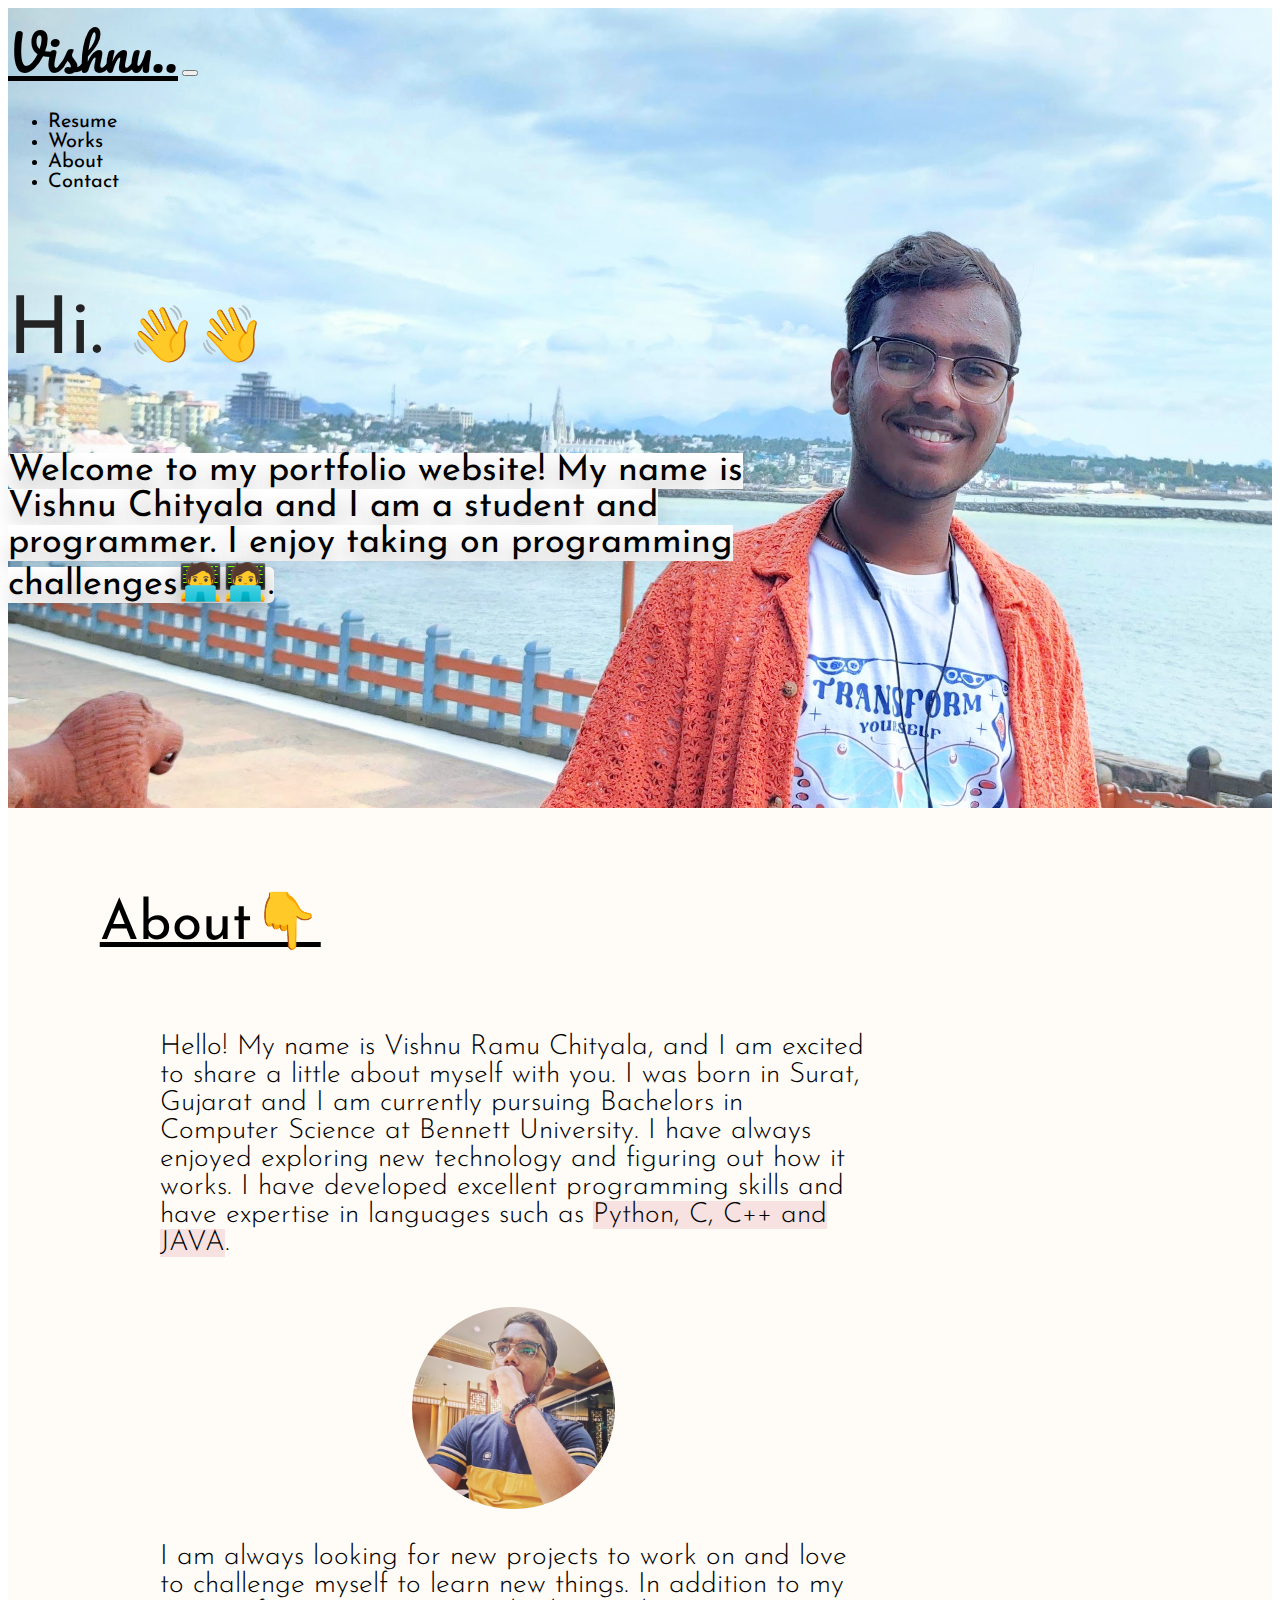
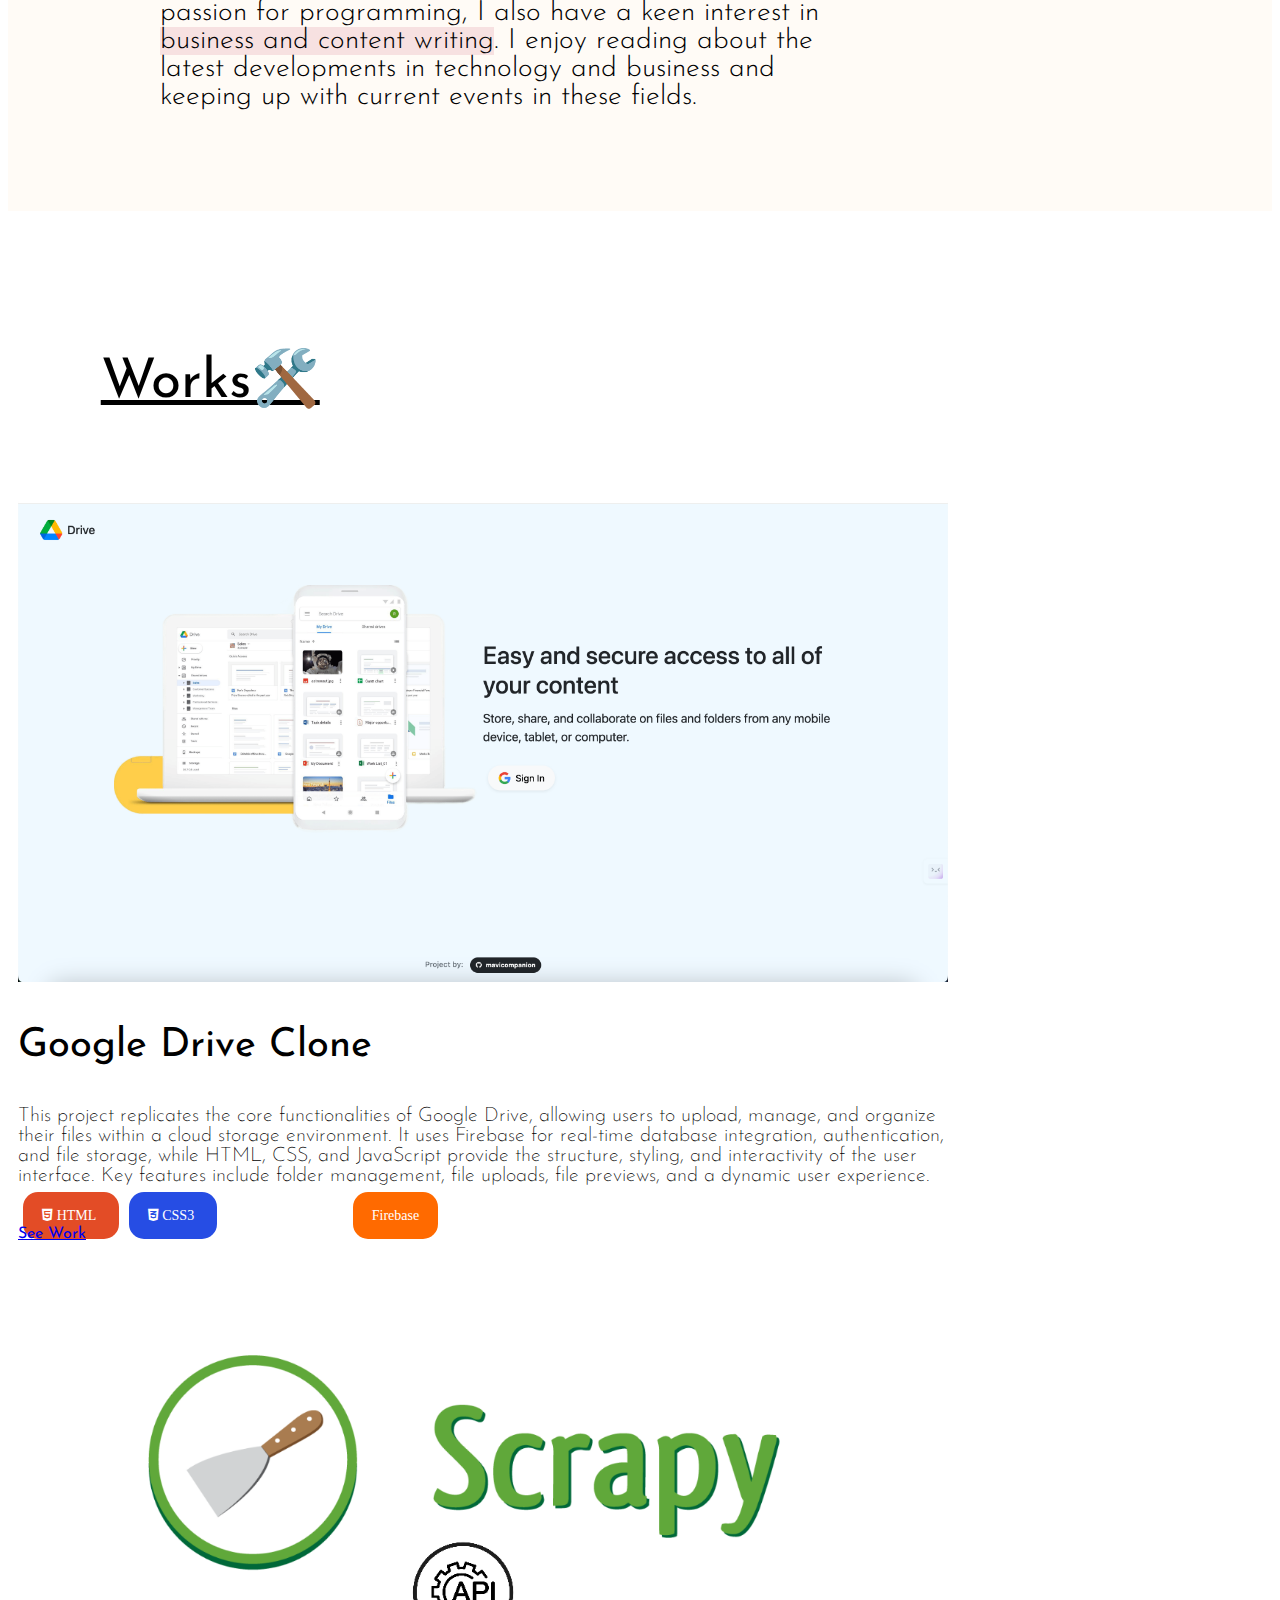
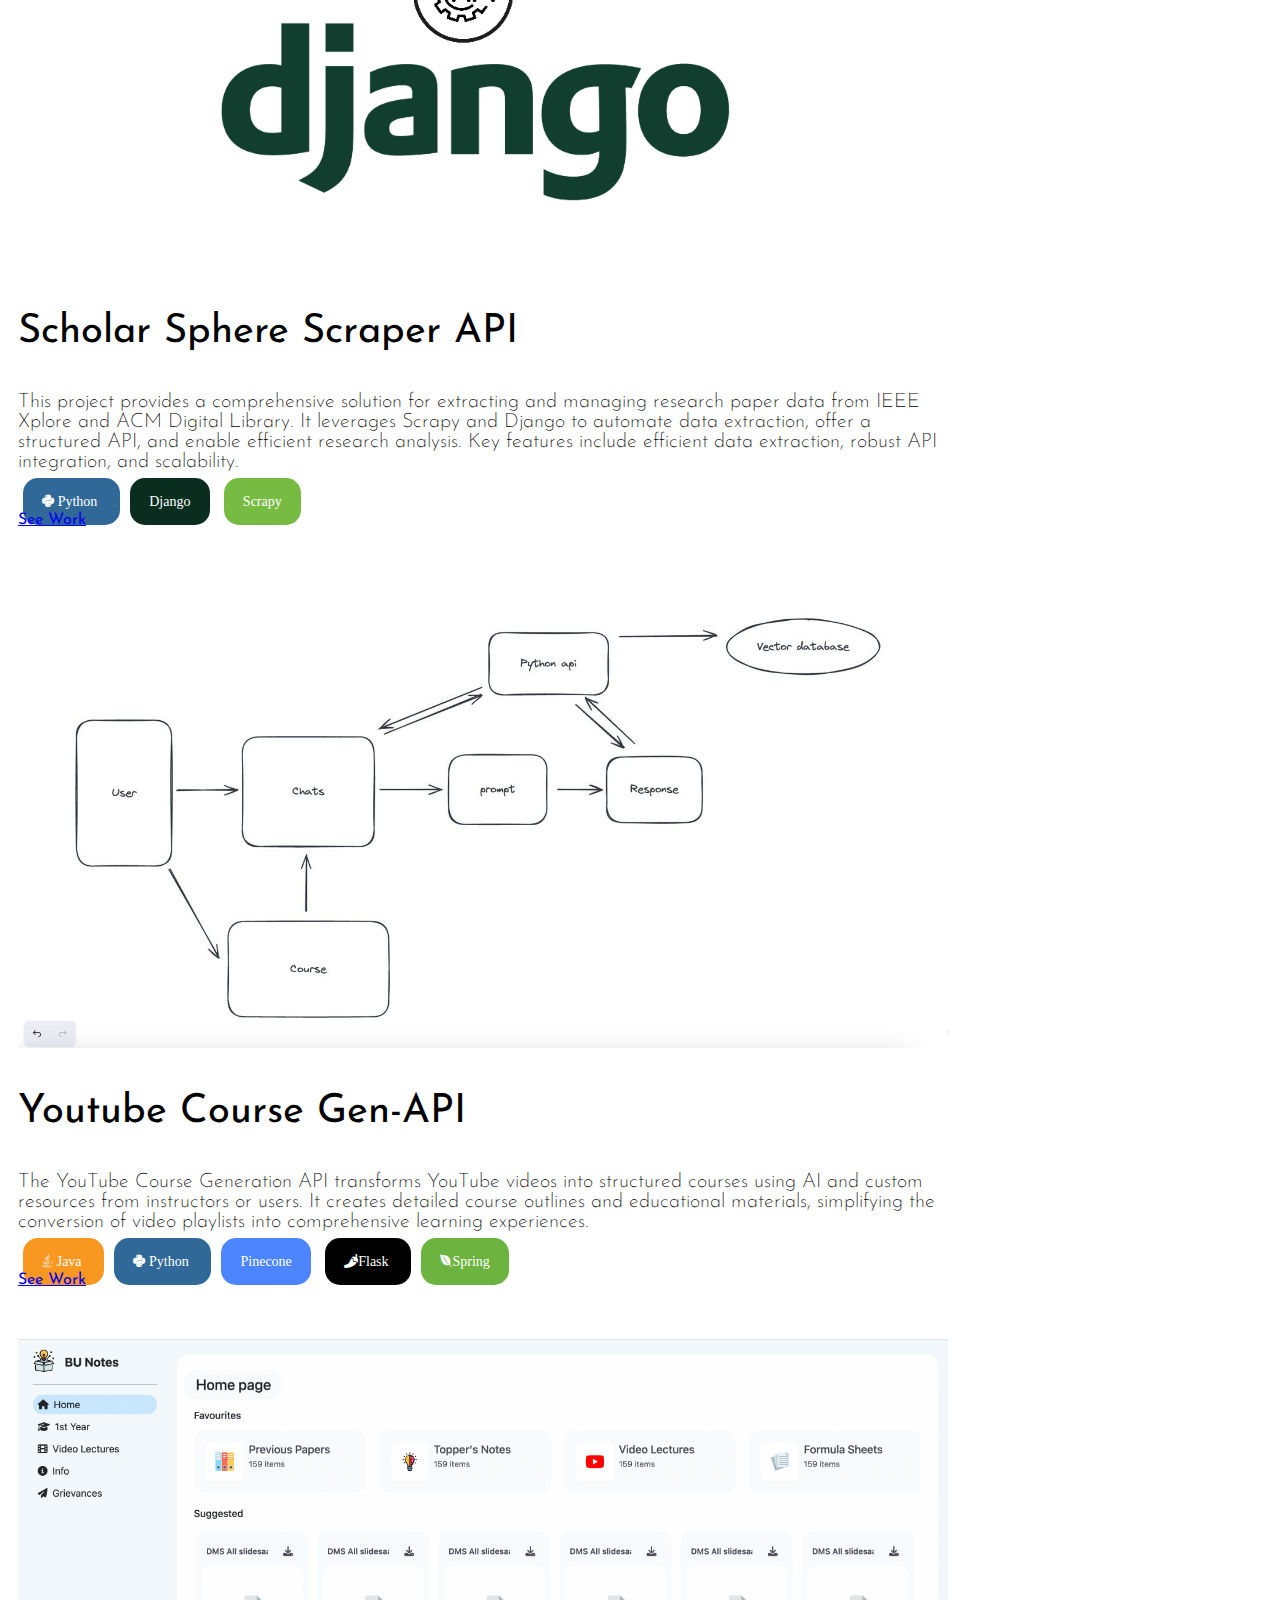
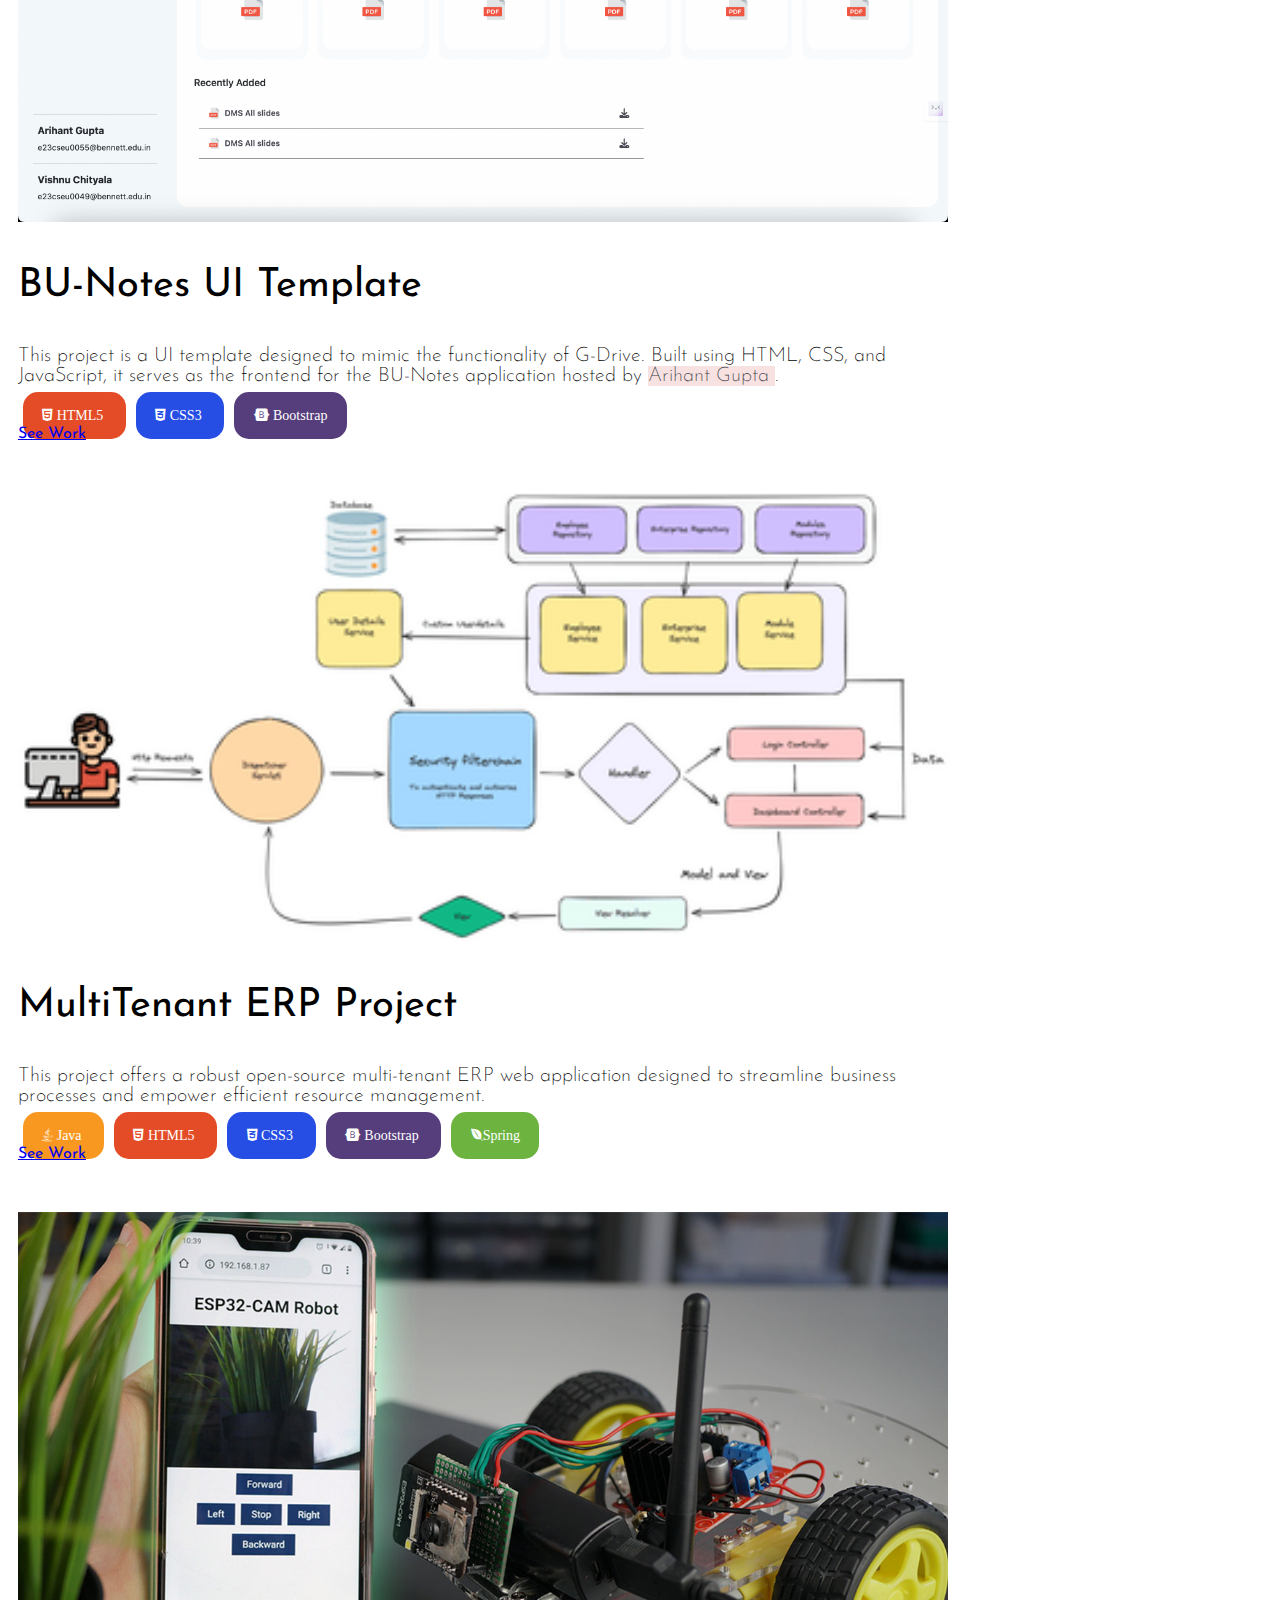
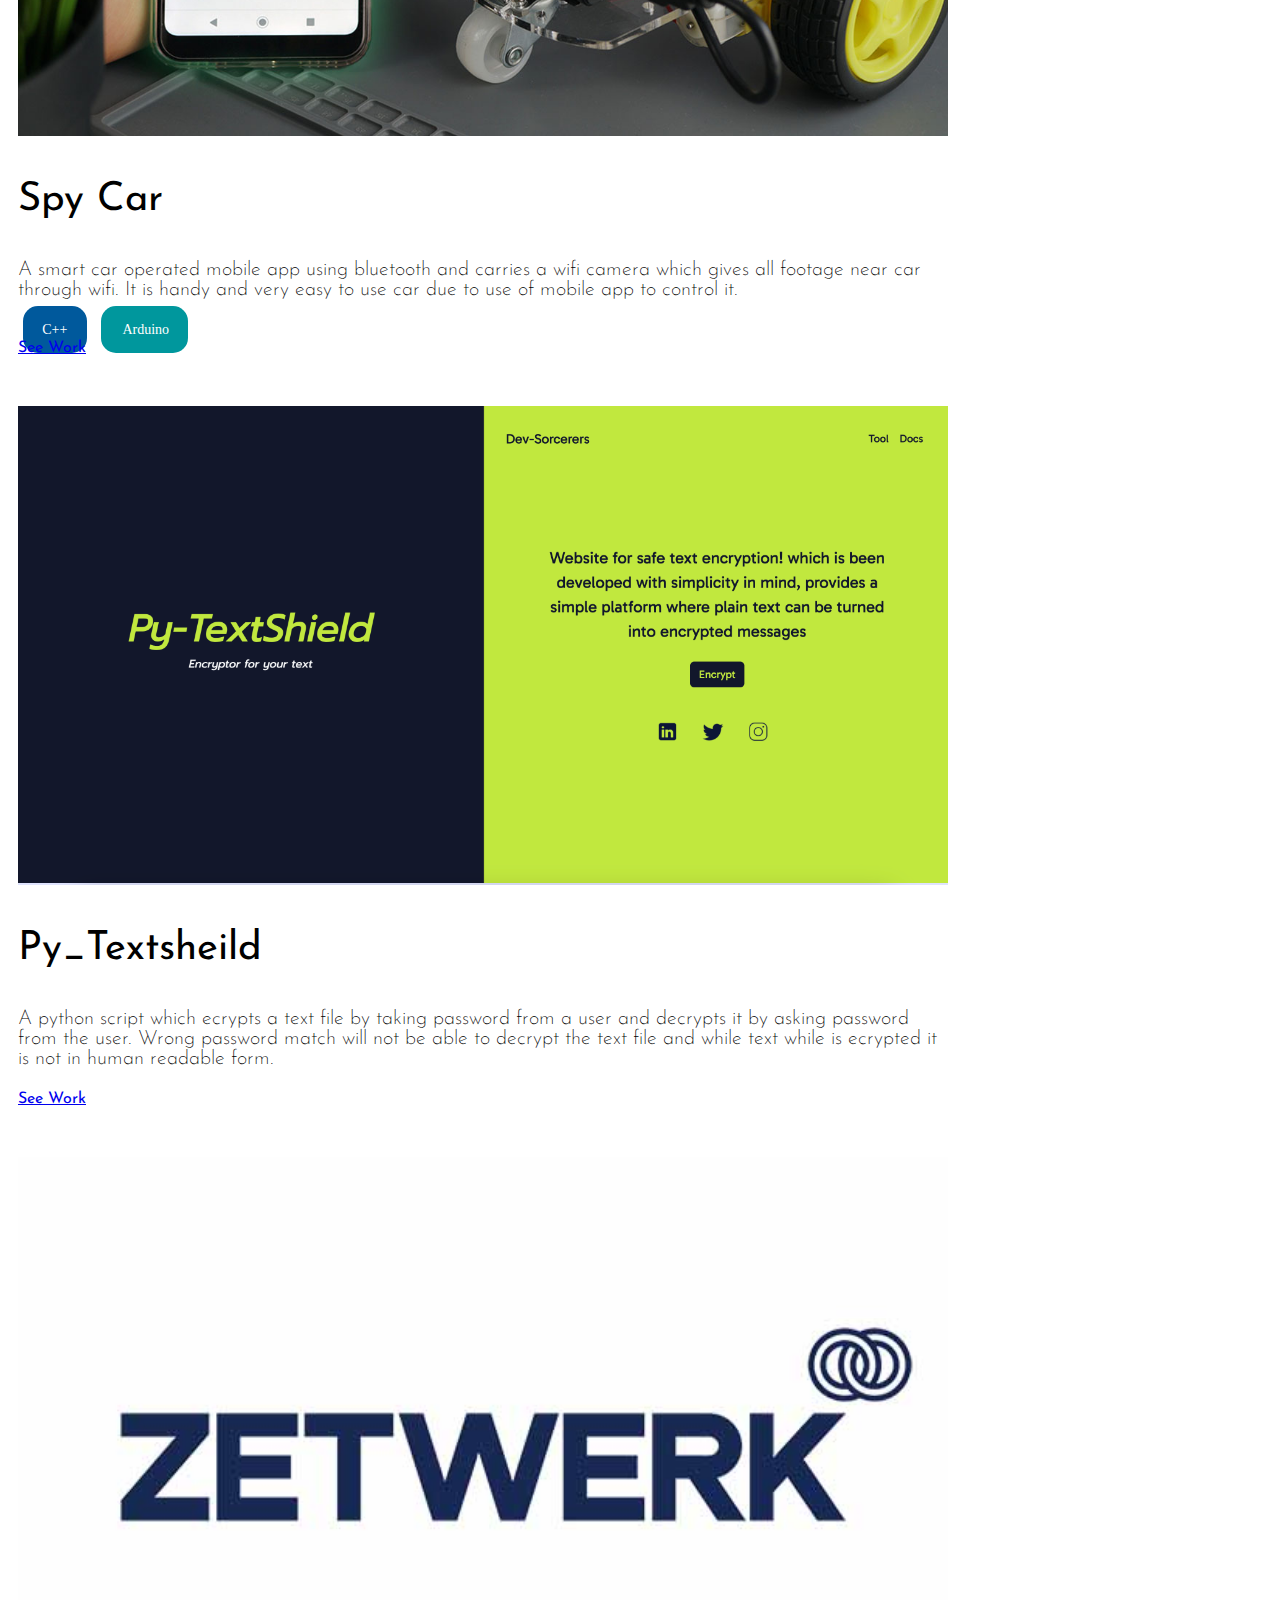
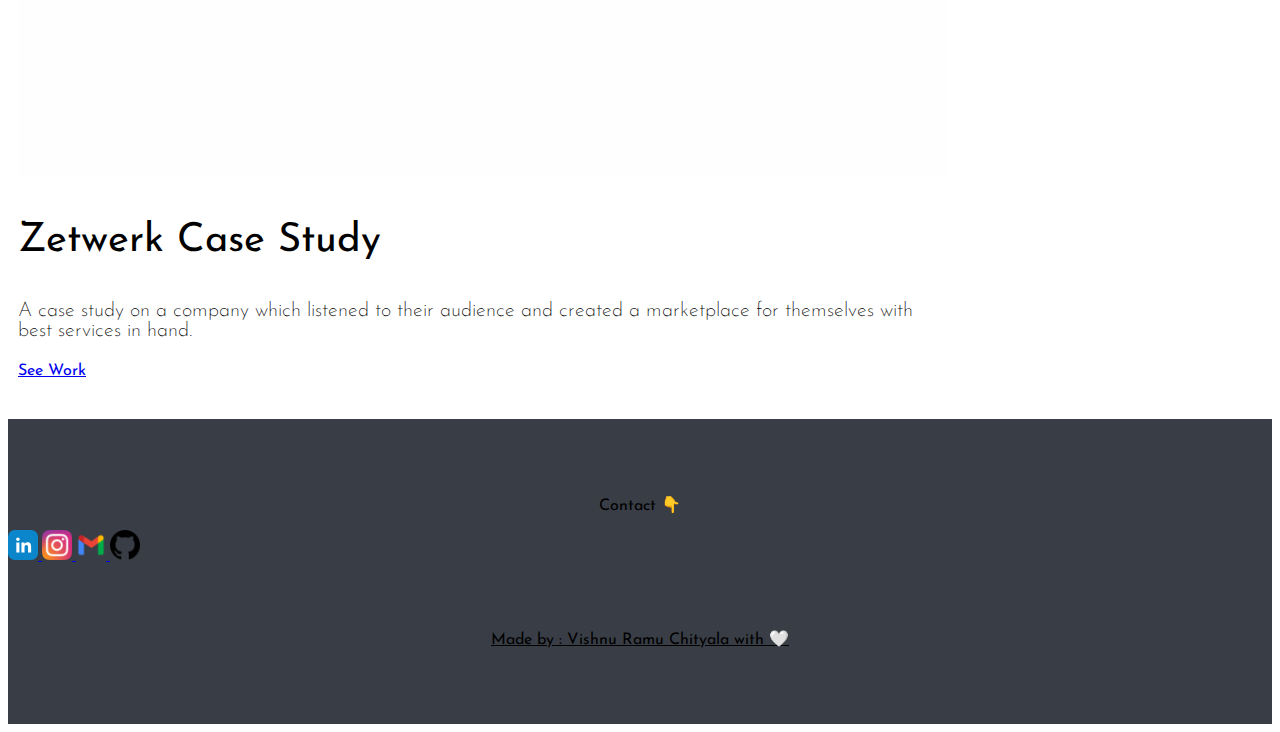
==== commit 4b009b6c: "Update index.html" ====
--- a/index.html
+++ b/index.html
@@ -21,6 +21,9 @@
                 <div class="collapse navbar-collapse" id="navbarSupportedContent">
                     <ul class="navbar-nav ms-auto mb-2 mb-lg-0">
                     <li class="nav-item">
+                        <a class="navLink me-5" aria-current="page" href="https://drive.google.com/file/d/1bb4Ik4vcpFpN0DdbxUUVuGWNRLrzkFhU/view?usp=drive_link">Resume</a>
+                    </li>
+                    <li class="nav-item">
                         <a class="navLink me-5" aria-current="page" href="#worksPage">Works</a>
                     </li>
                     <li class="nav-item">
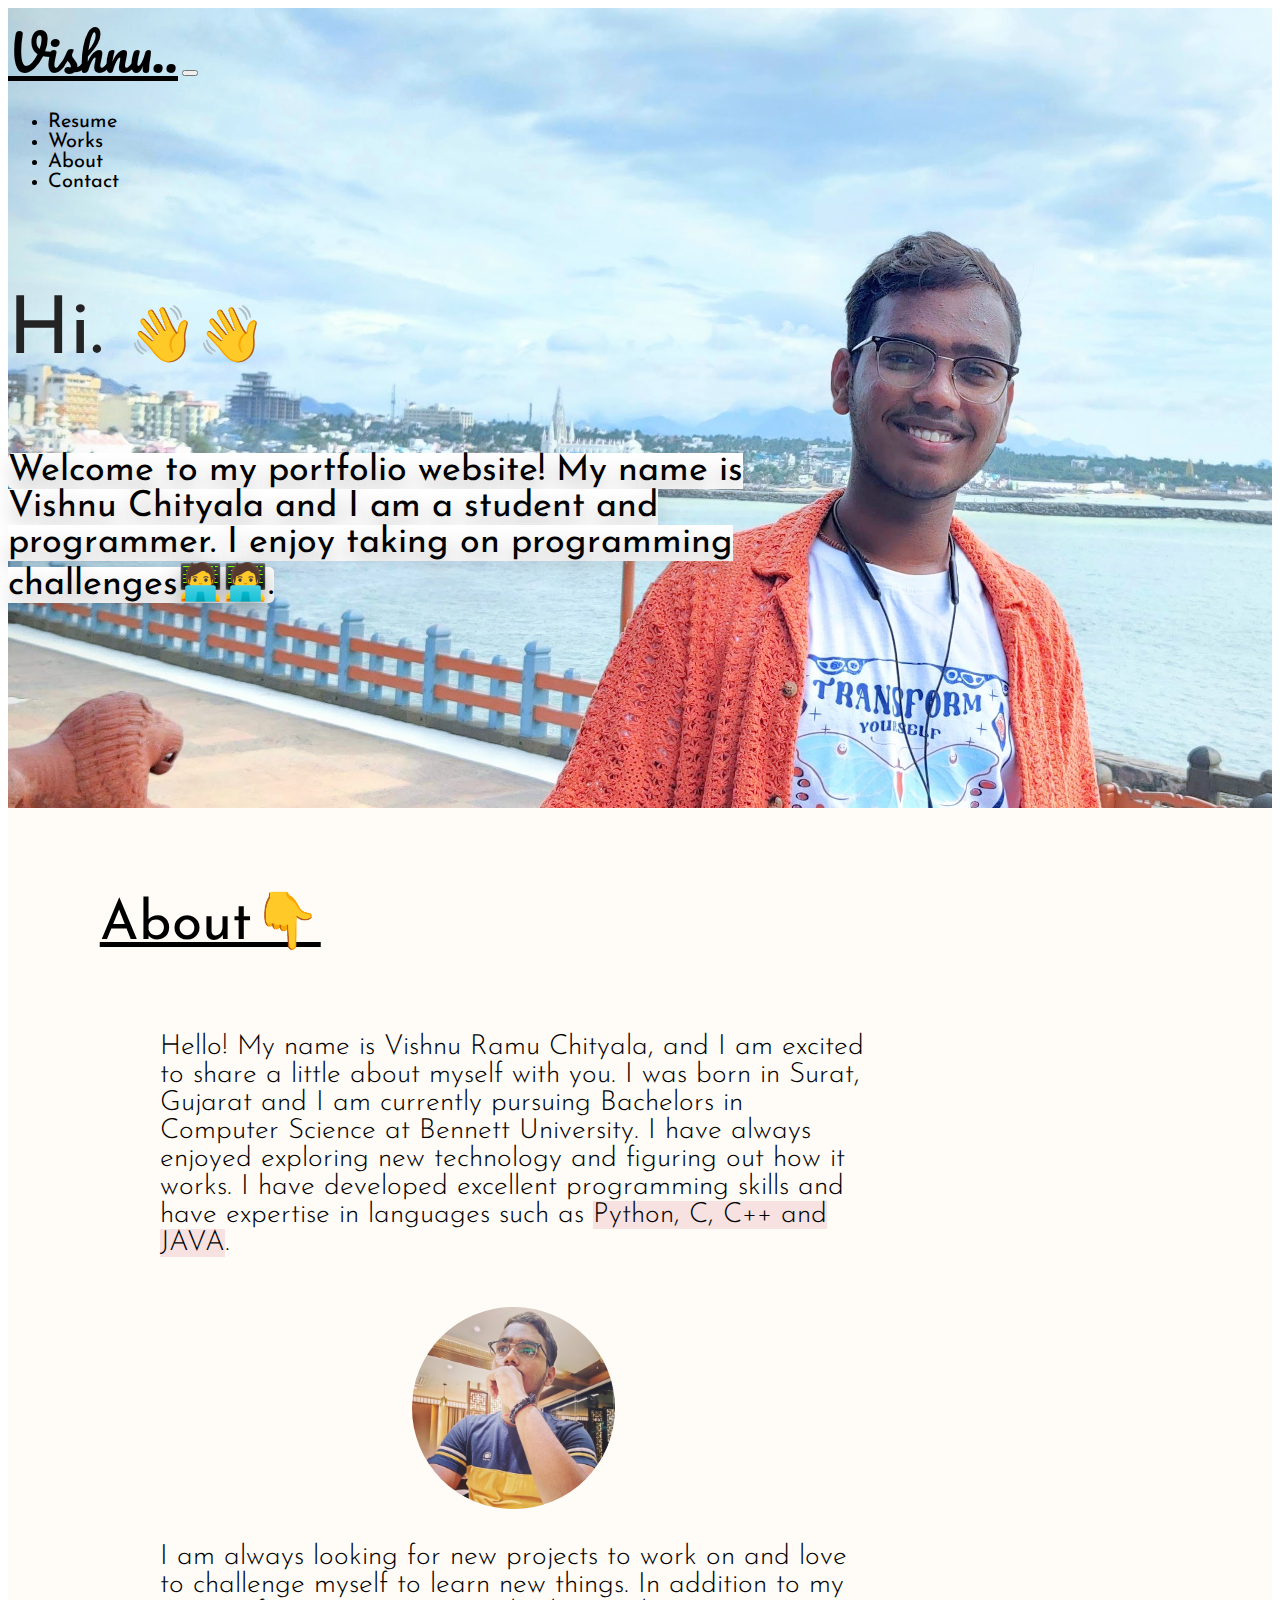
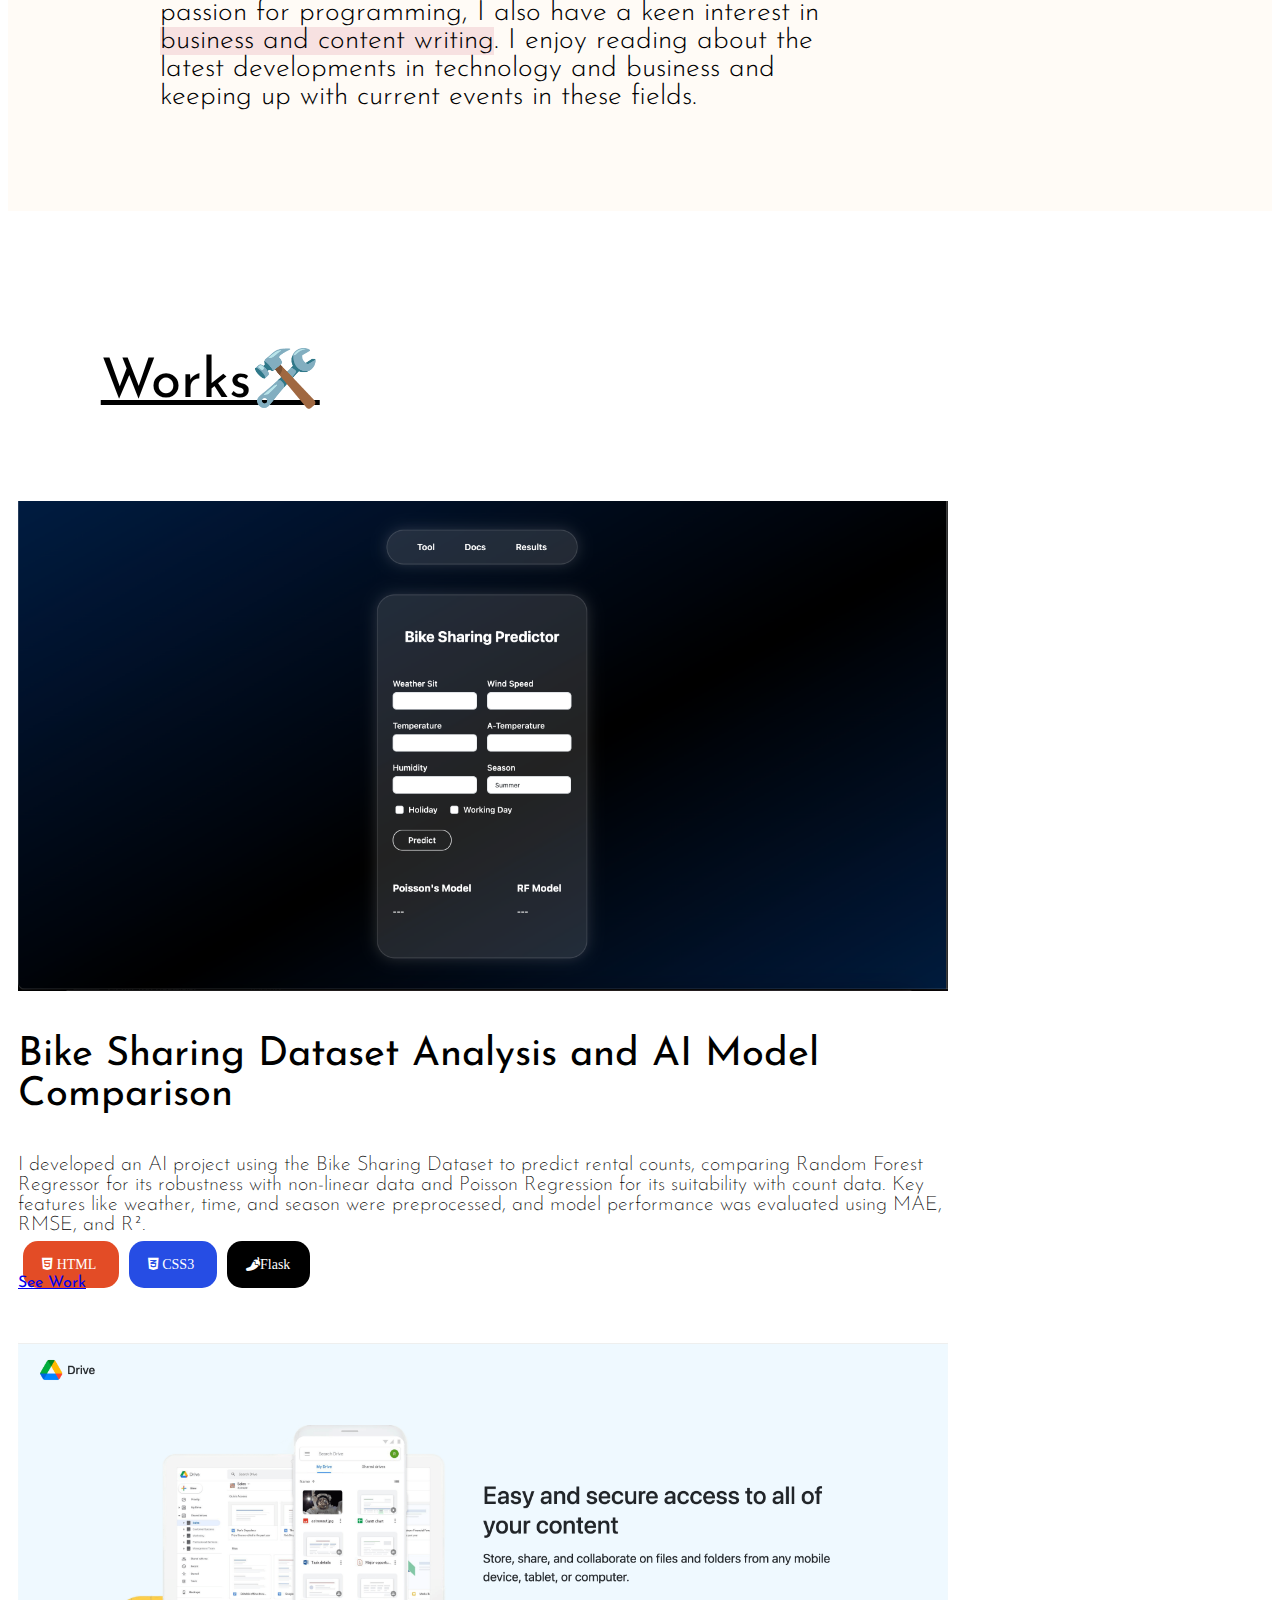
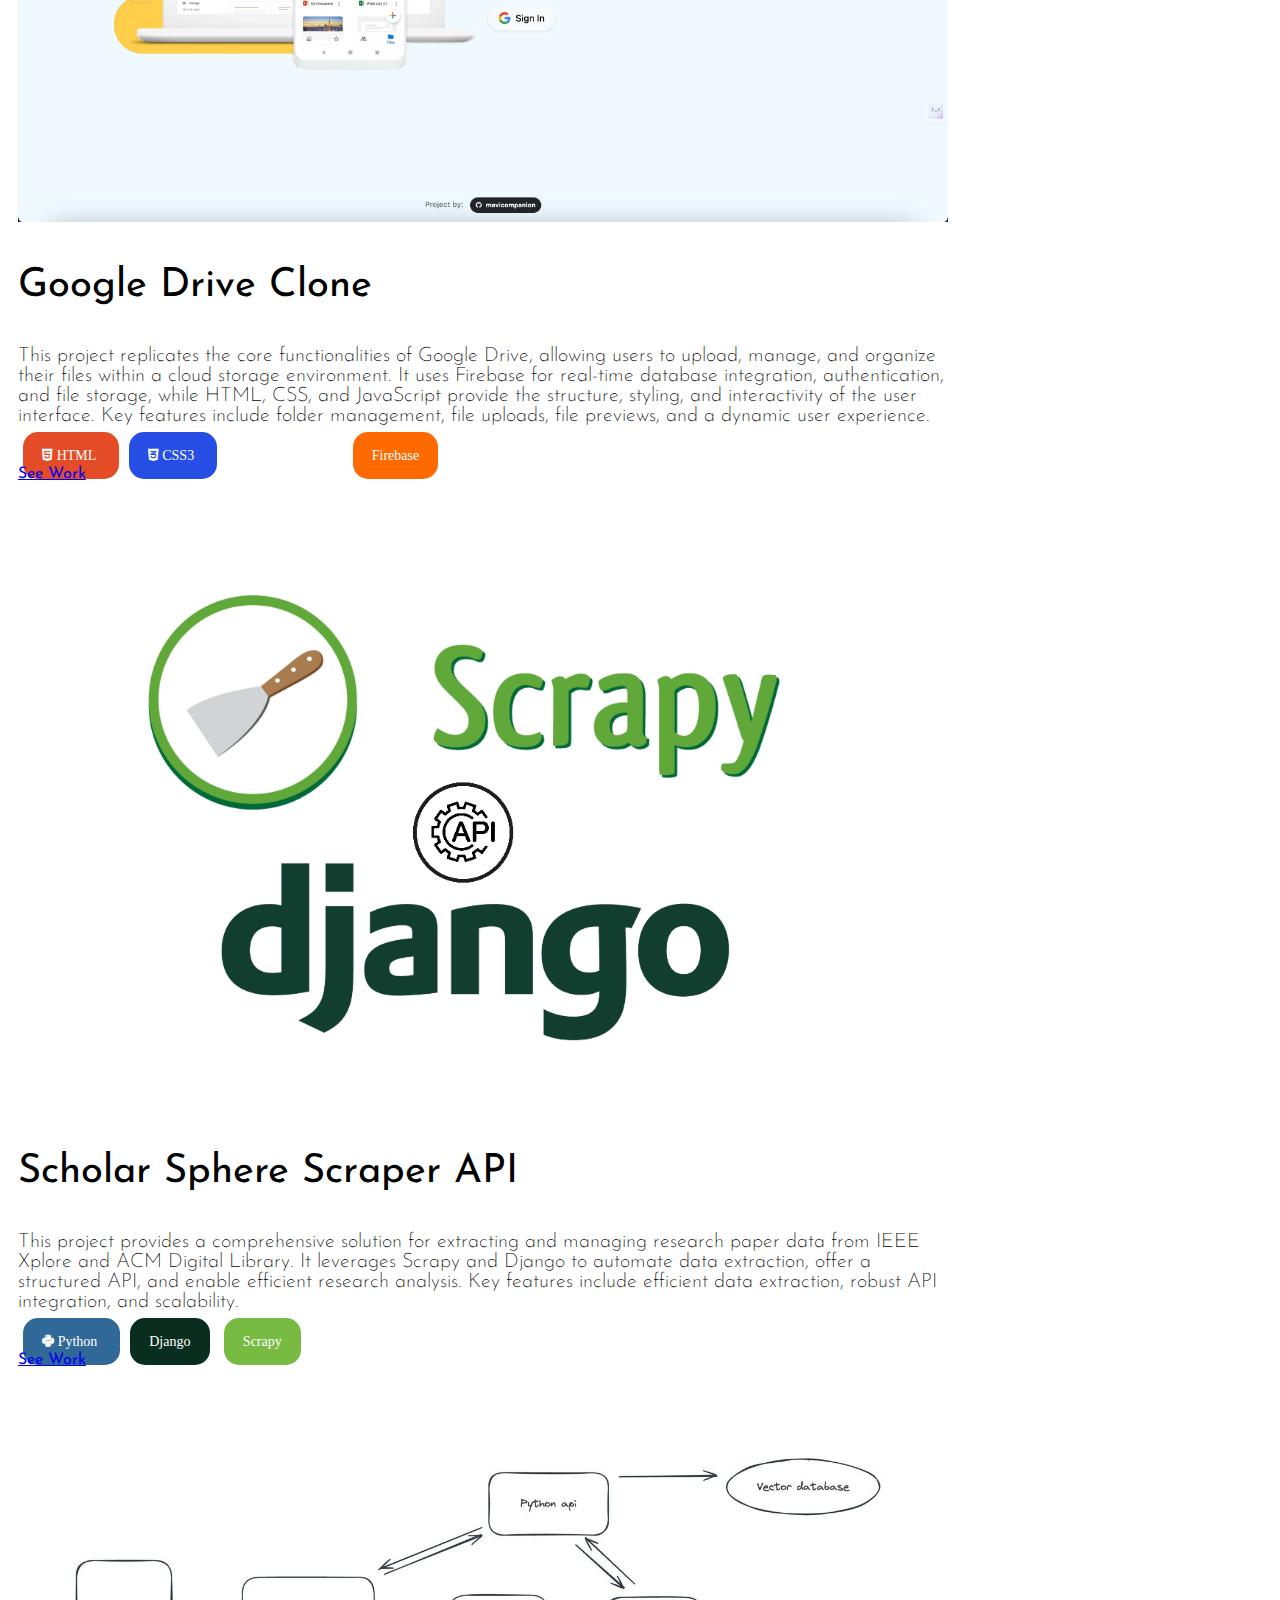
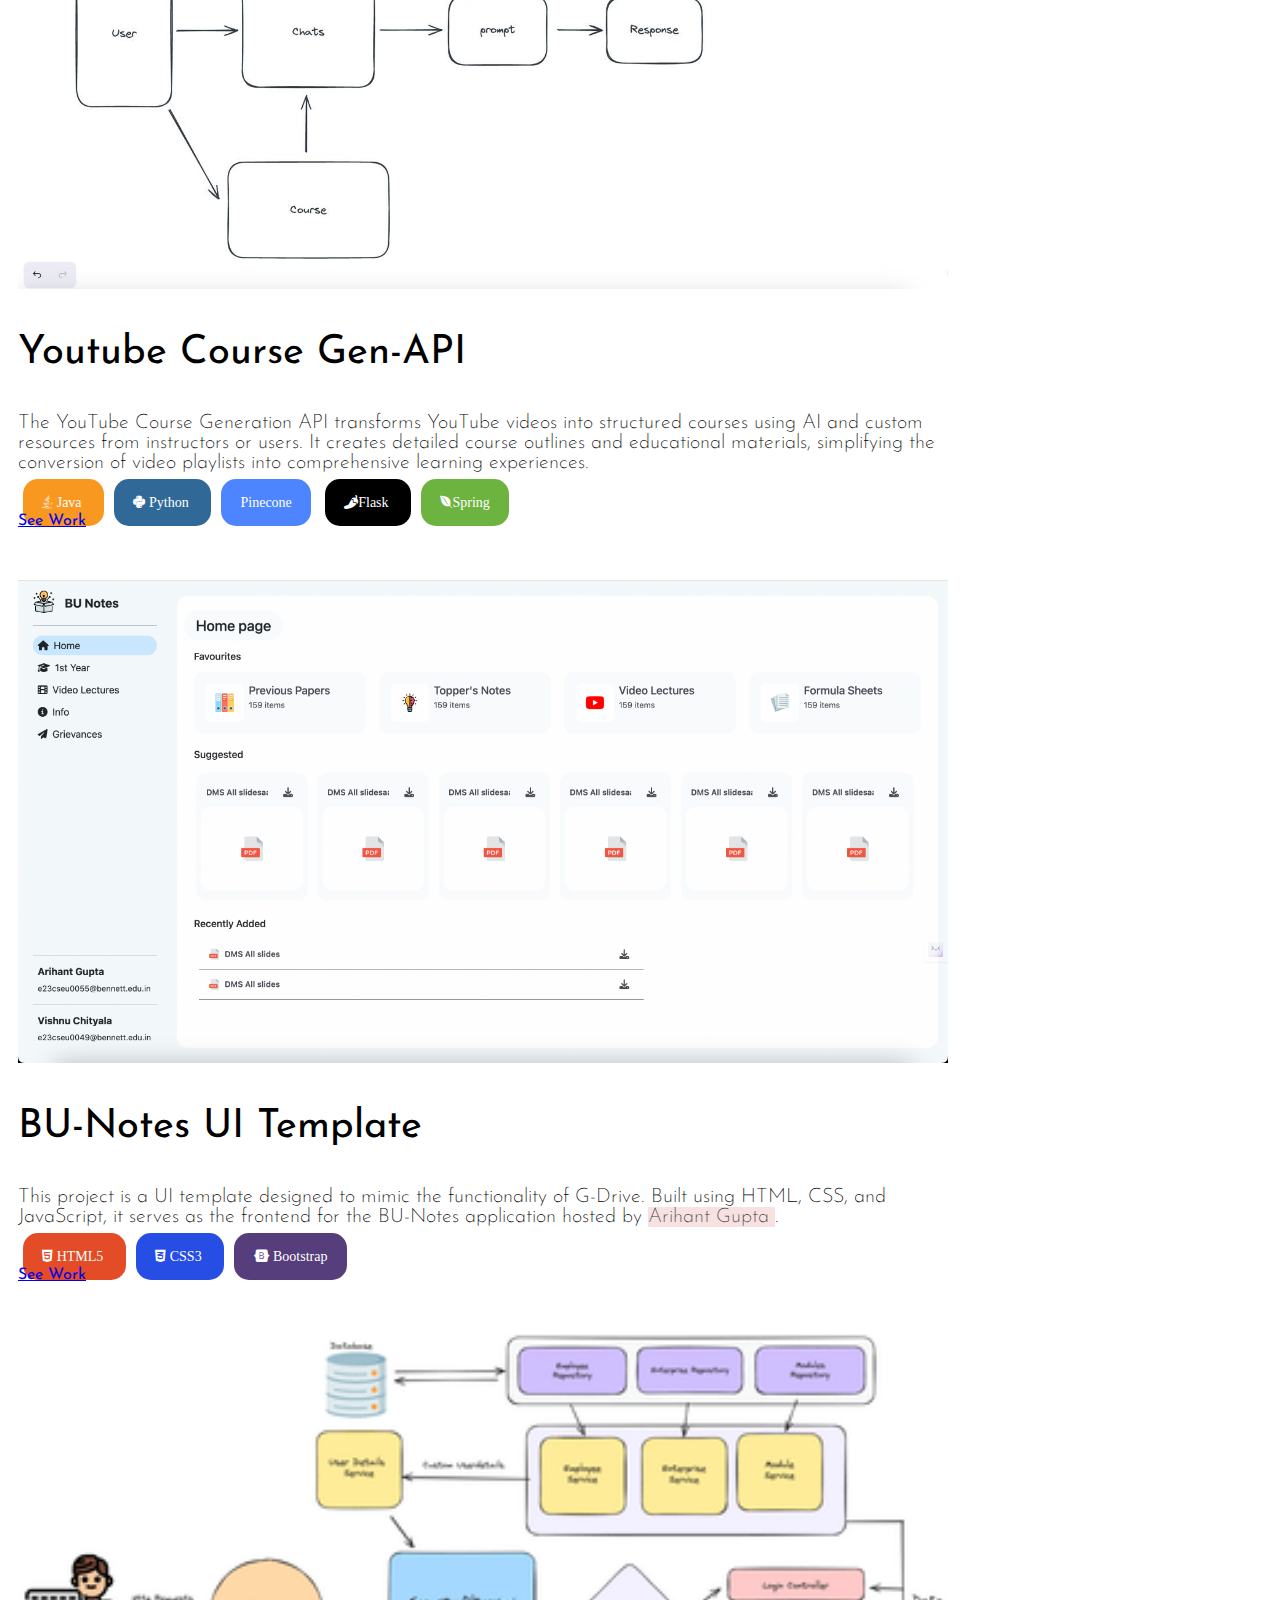
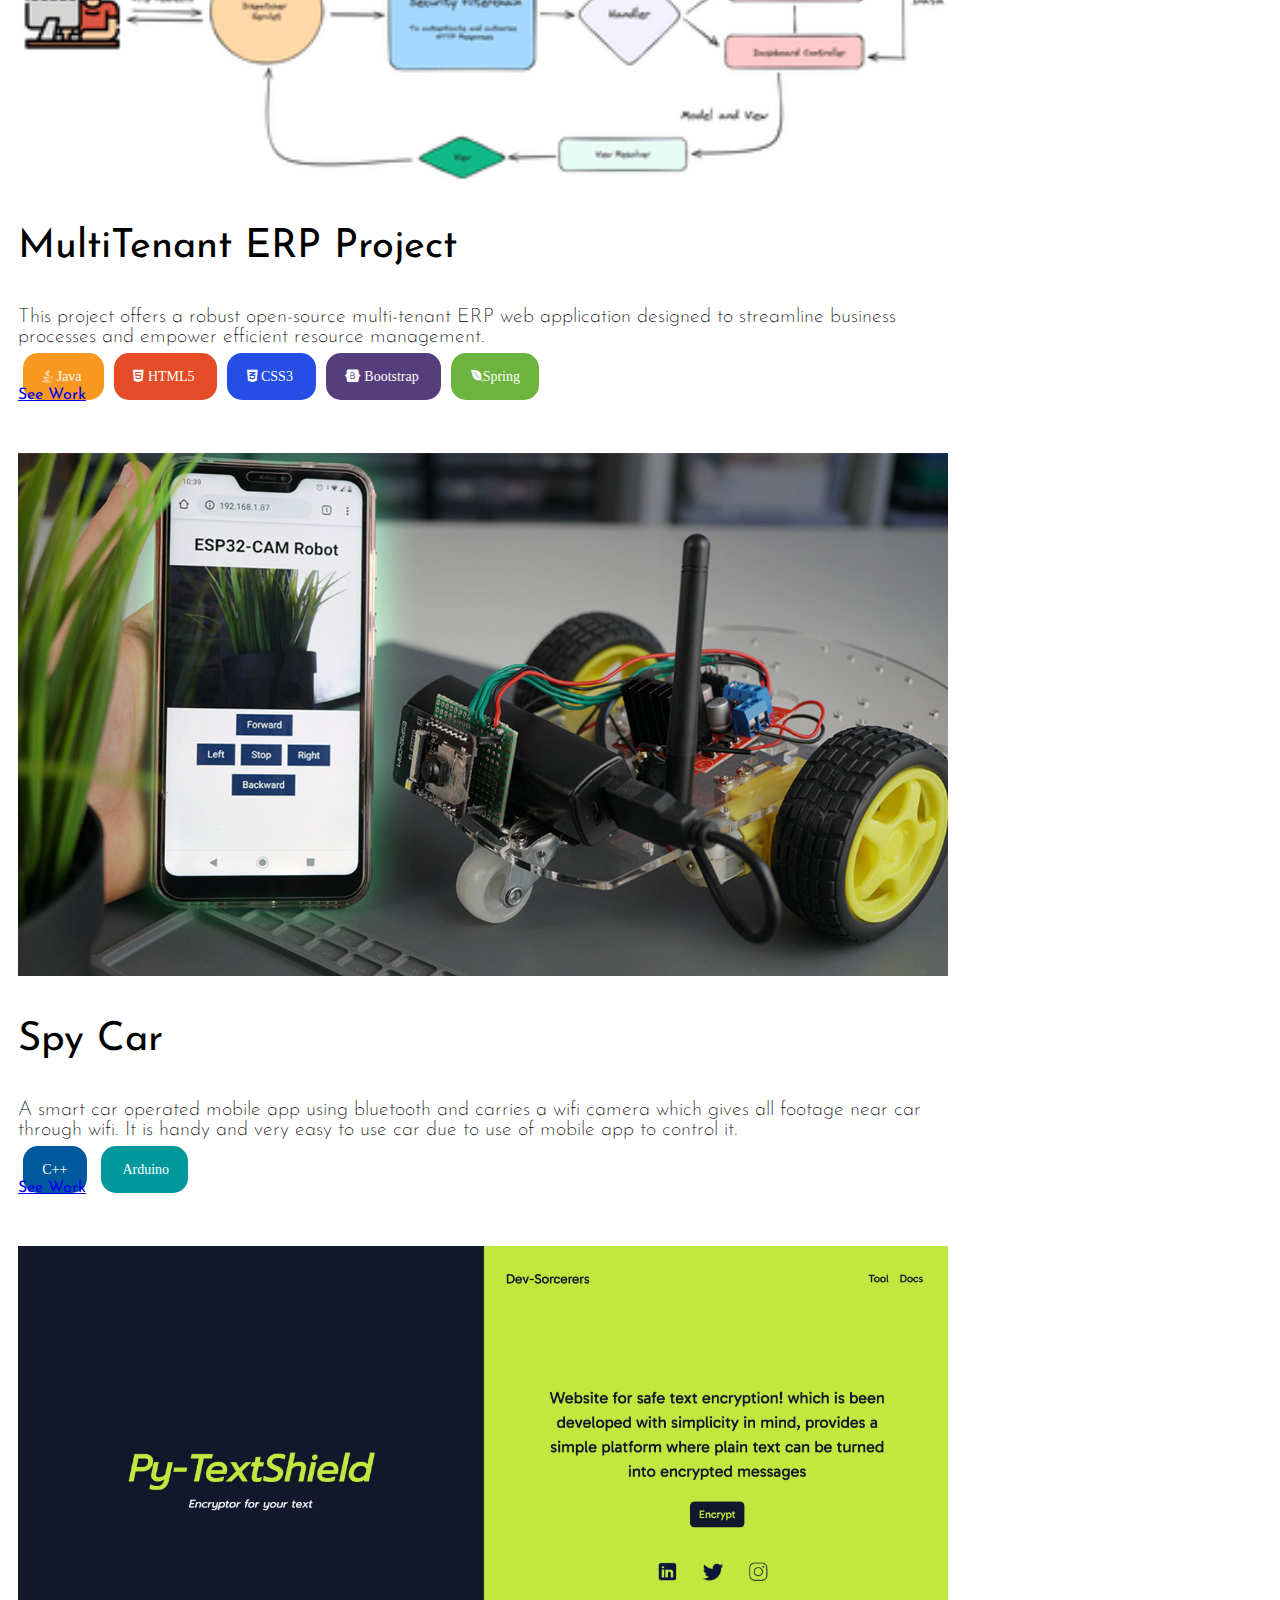
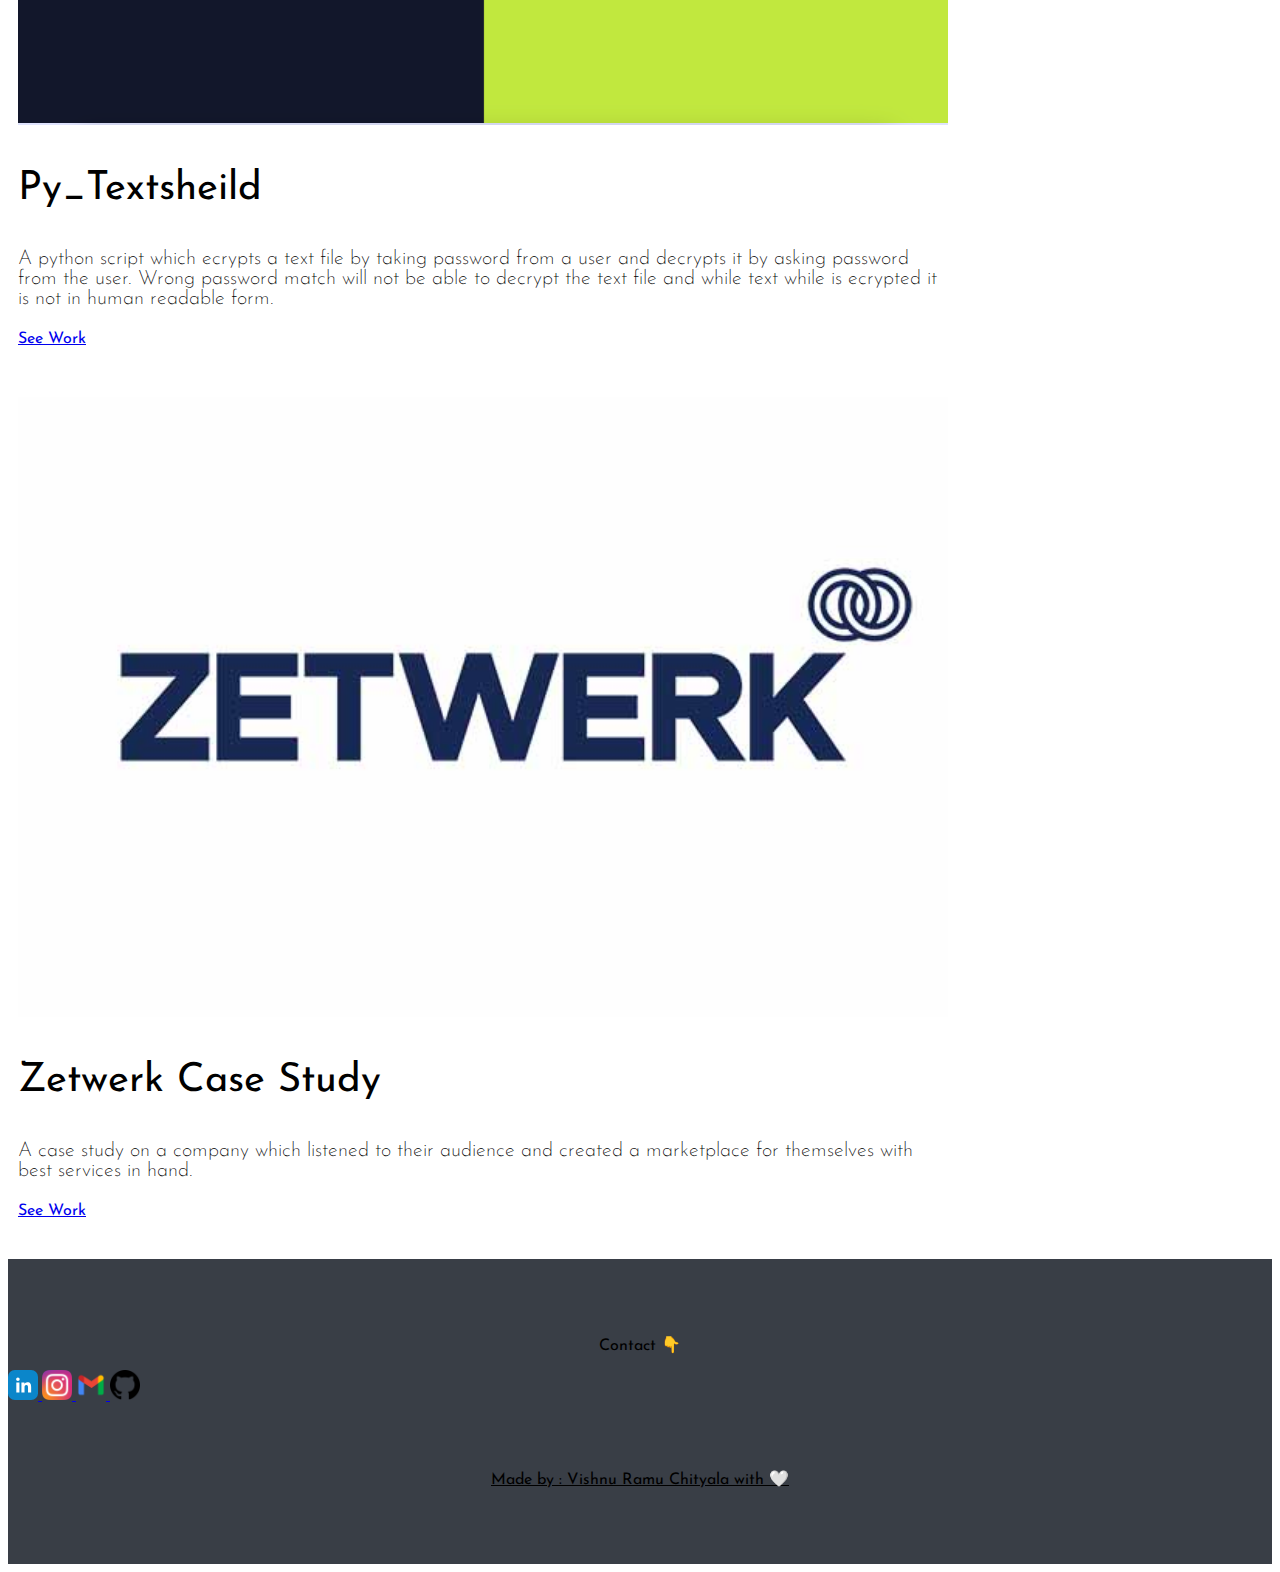
==== commit 82e0f955: "New Project Update" ====
--- a/index.html
+++ b/index.html
@@ -21,7 +21,7 @@
                 <div class="collapse navbar-collapse" id="navbarSupportedContent">
                     <ul class="navbar-nav ms-auto mb-2 mb-lg-0">
                     <li class="nav-item">
-                        <a class="navLink me-5" aria-current="page" href="https://drive.google.com/file/d/1bb4Ik4vcpFpN0DdbxUUVuGWNRLrzkFhU/view?usp=drive_link">Resume</a>
+                        <a class="navLink me-5" aria-current="page" target="_blank" href="https://drive.google.com/file/d/1bb4Ik4vcpFpN0DdbxUUVuGWNRLrzkFhU/view?usp=drive_link">Resume</a>
                     </li>
                     <li class="nav-item">
                         <a class="navLink me-5" aria-current="page" href="#worksPage">Works</a>
@@ -89,6 +89,37 @@
                         </div>
                     </div>
                 </div> -->
+                <div class="row p-1 worksContainer ms-auto me-auto">
+                    <div class="col-md-4">
+                        <img src="./img/bikeSharingProject.png" width="100%" alt="" class="me-auto">
+                    </div>
+                    <div class="col-md-8 p-1">
+                        <div class="ms-4">
+                            <p class="workTitle">
+                                Bike Sharing Dataset Analysis and AI Model Comparison
+                            </p>
+                        </div>
+                        <div class="ms-4">
+                            <p class="workExplanation">
+                                I developed an AI project using the Bike Sharing Dataset to predict rental counts, comparing Random Forest Regressor for its robustness with non-linear data and Poisson Regression for its suitability with count data. Key features like weather, time, and season were preprocessed, and model performance was evaluated using MAE, RMSE, and R².
+                            </p>
+                            <div class="grid pt-1 pb-4 w-100">
+                                <span class="badge badge-tech badge-html">
+                                    <i class="fab fa-html5"></i> HTML
+                                </span>
+                                <span class="badge badge-tech badge-css">
+                                    <i class="fab fa-css3-alt"></i> CSS3
+                                </span>
+                                <span class="badge badge-tech badge-flask">
+                                    <i class="fa-solid fa-pepper-hot me-1"></i>Flask
+                                </span>
+                            </div>  
+                            <div>
+                                <a href="https://bike-sharing.vishnuchityala.in/" target="_blank" class="btn btn-outline-dark" style="font-family: 'Josefin Sans', sans-serif;">See Work</a>
+                            </div>
+                        </div>
+                    </div>
+                </div>                
                 <div class="row p-1 worksContainer ms-auto me-auto">
                     <div class="col-md-4">
                         <img src="./img/googleDriveCloneImage.png" width="100%" alt="" class="me-auto">
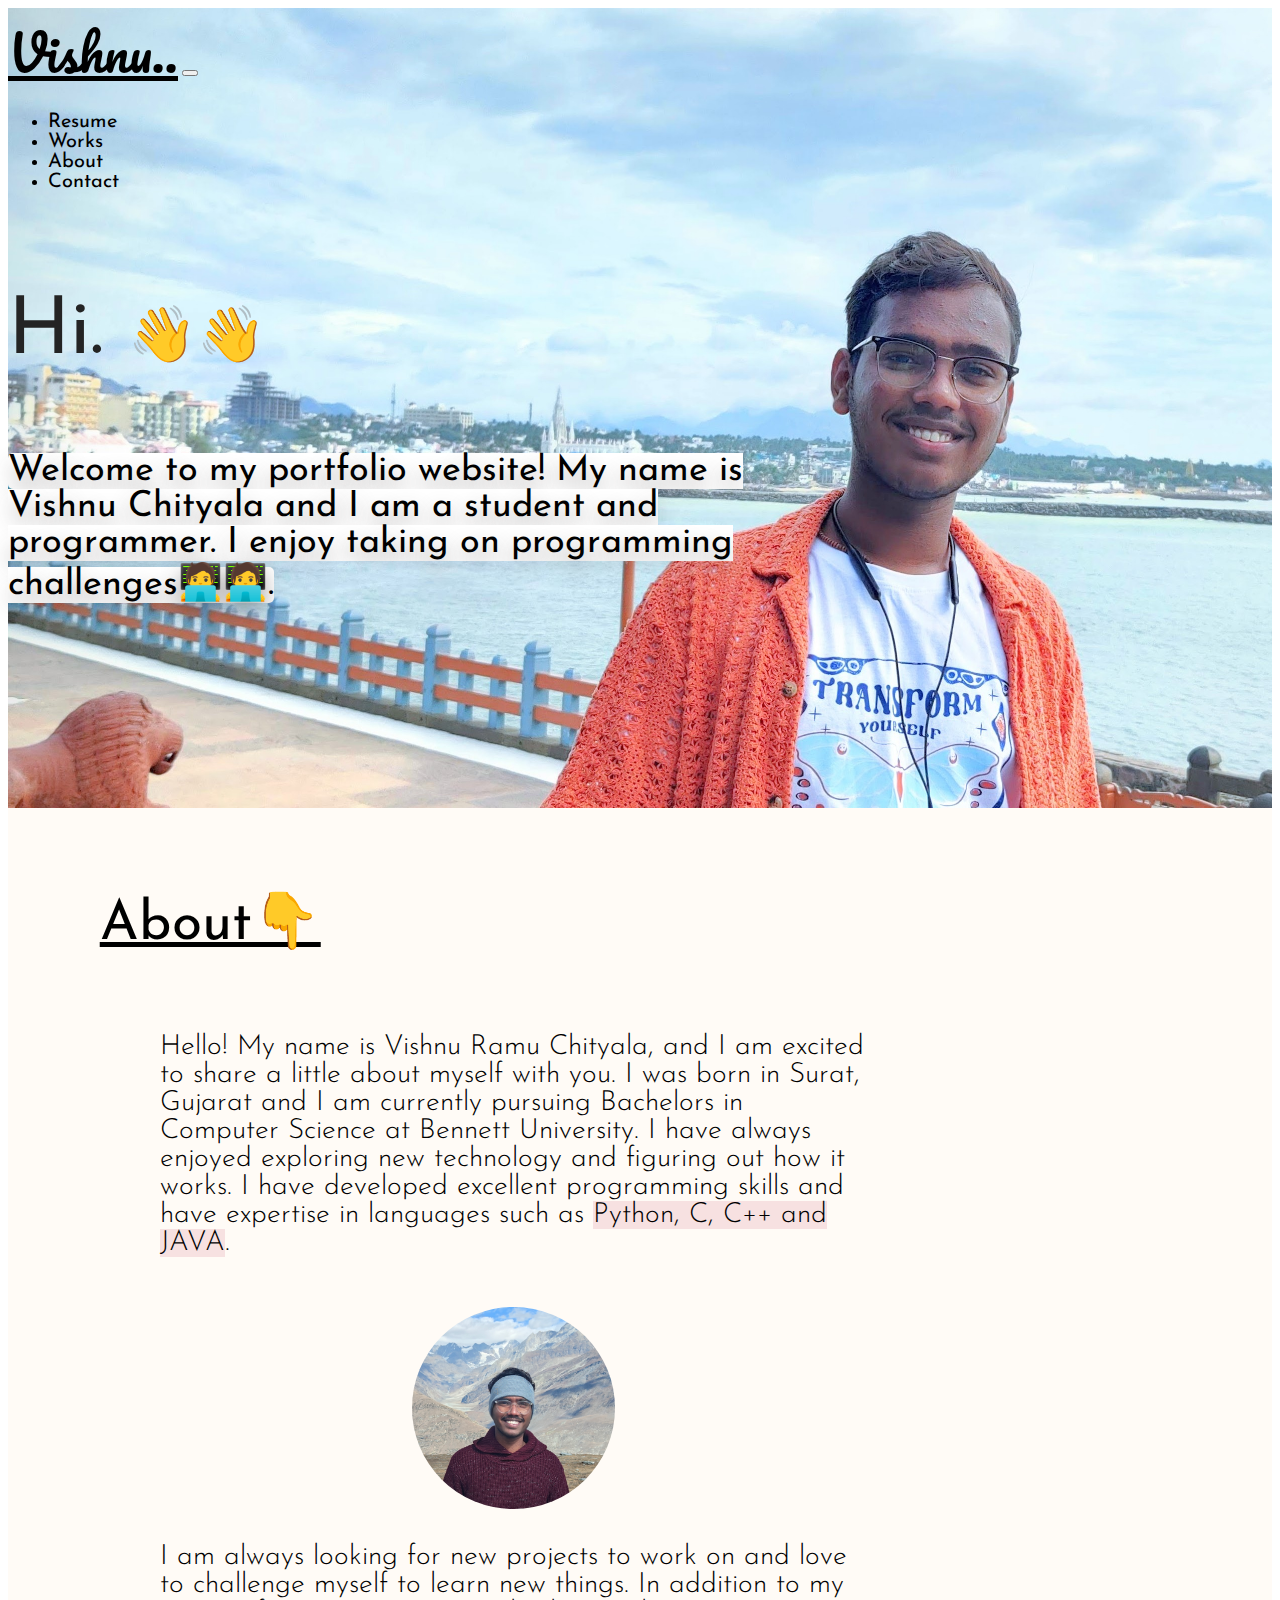
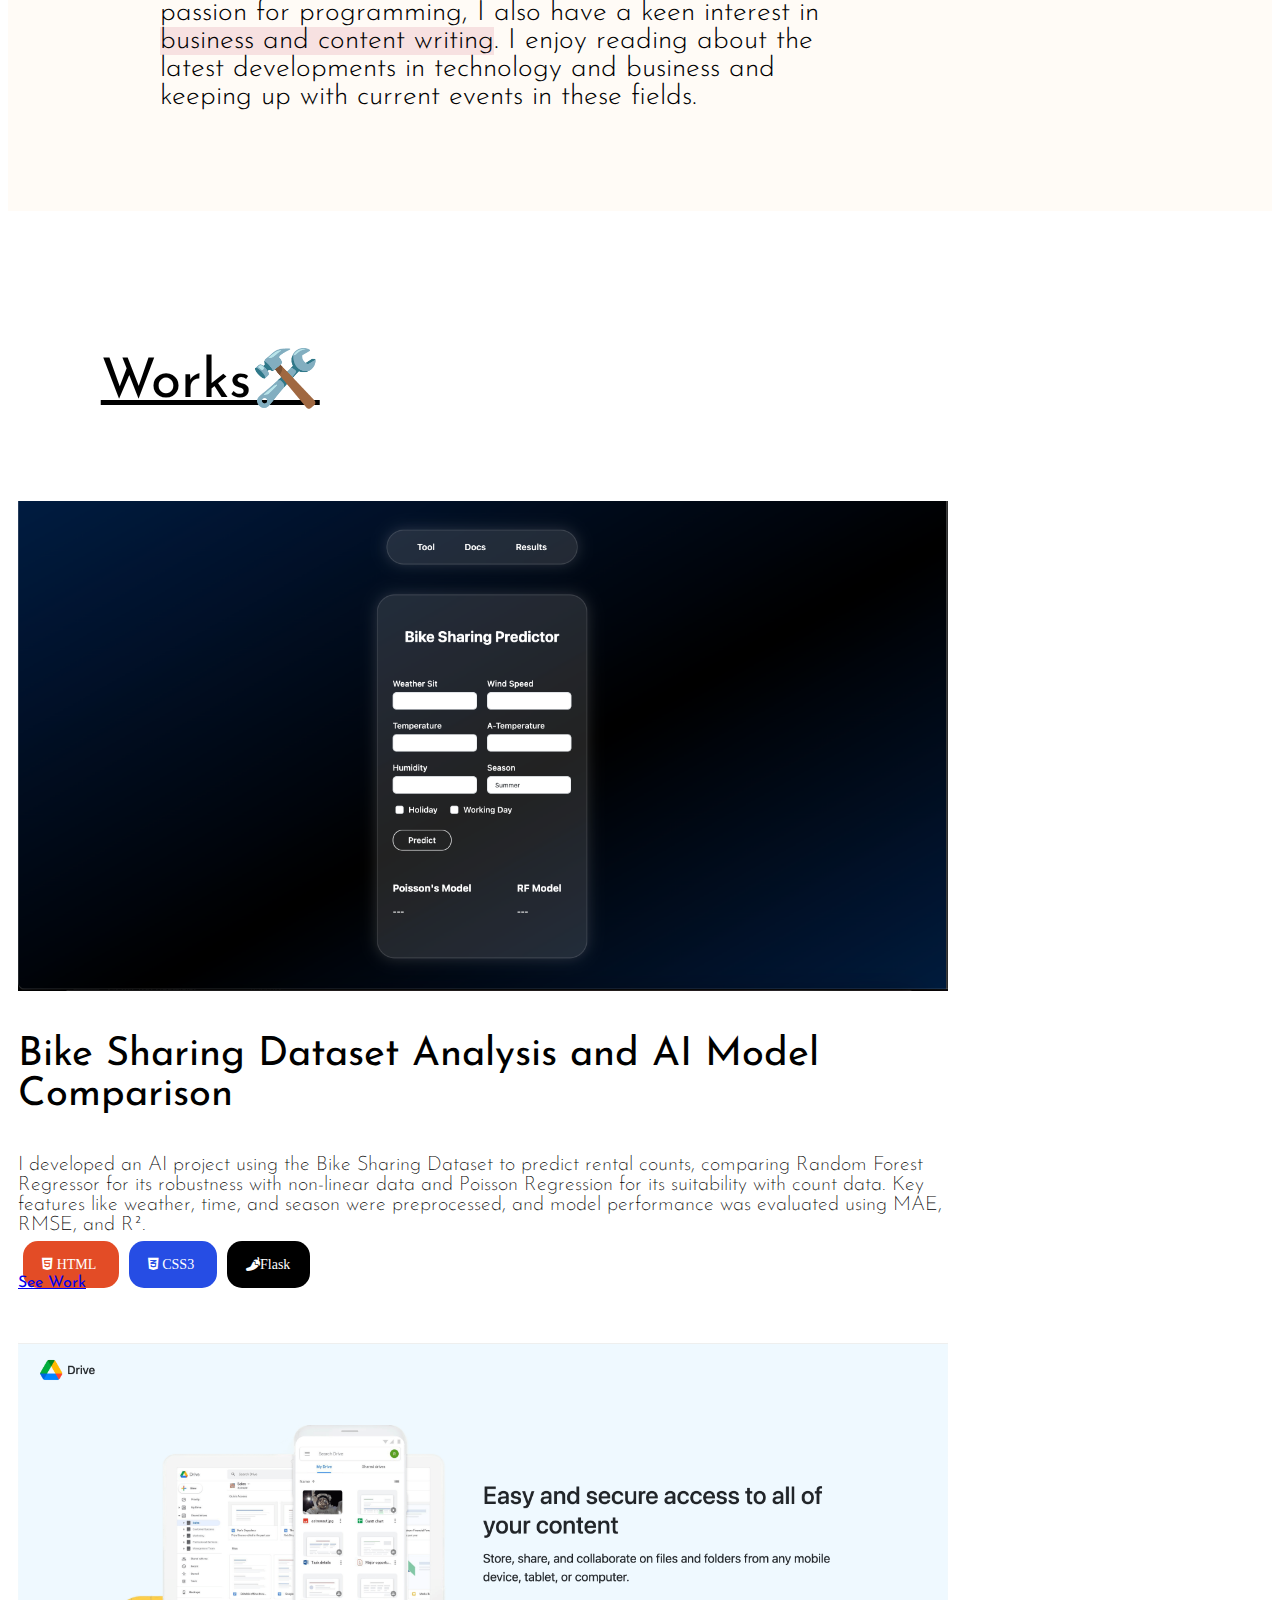
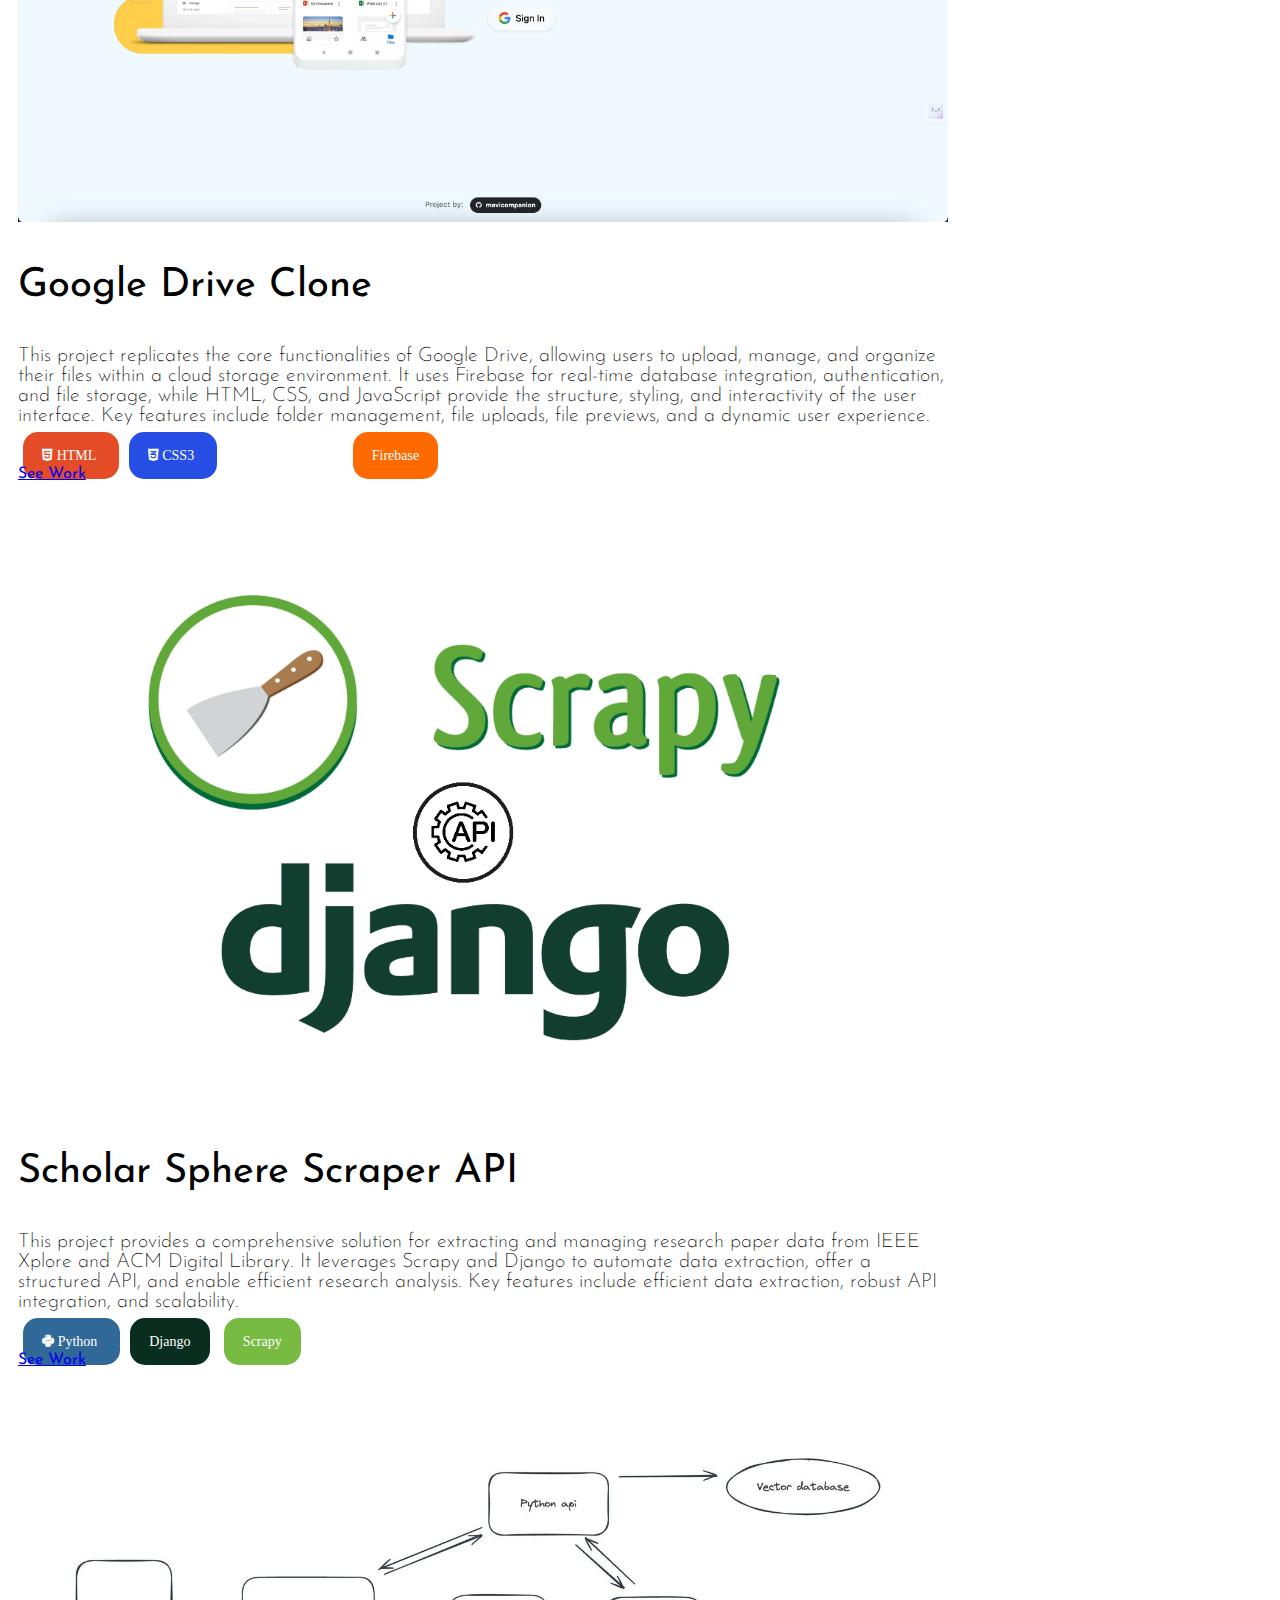
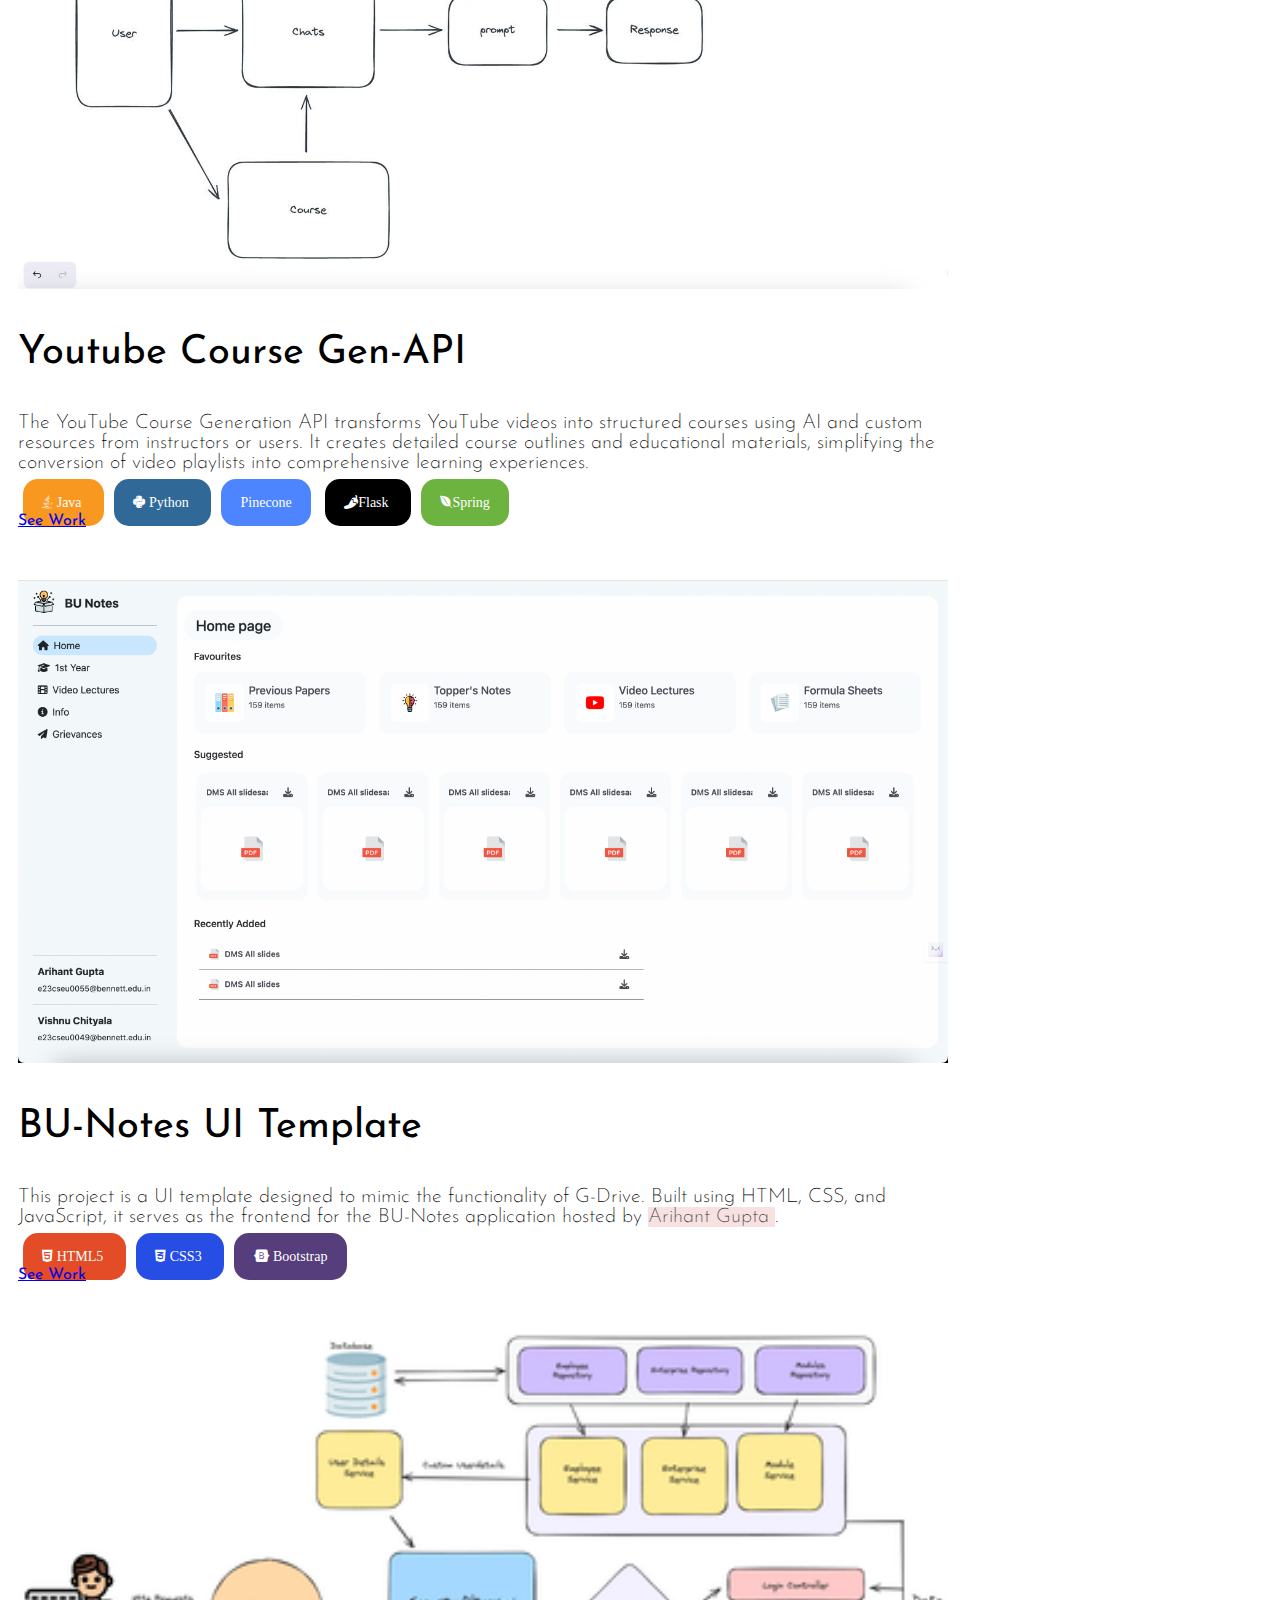
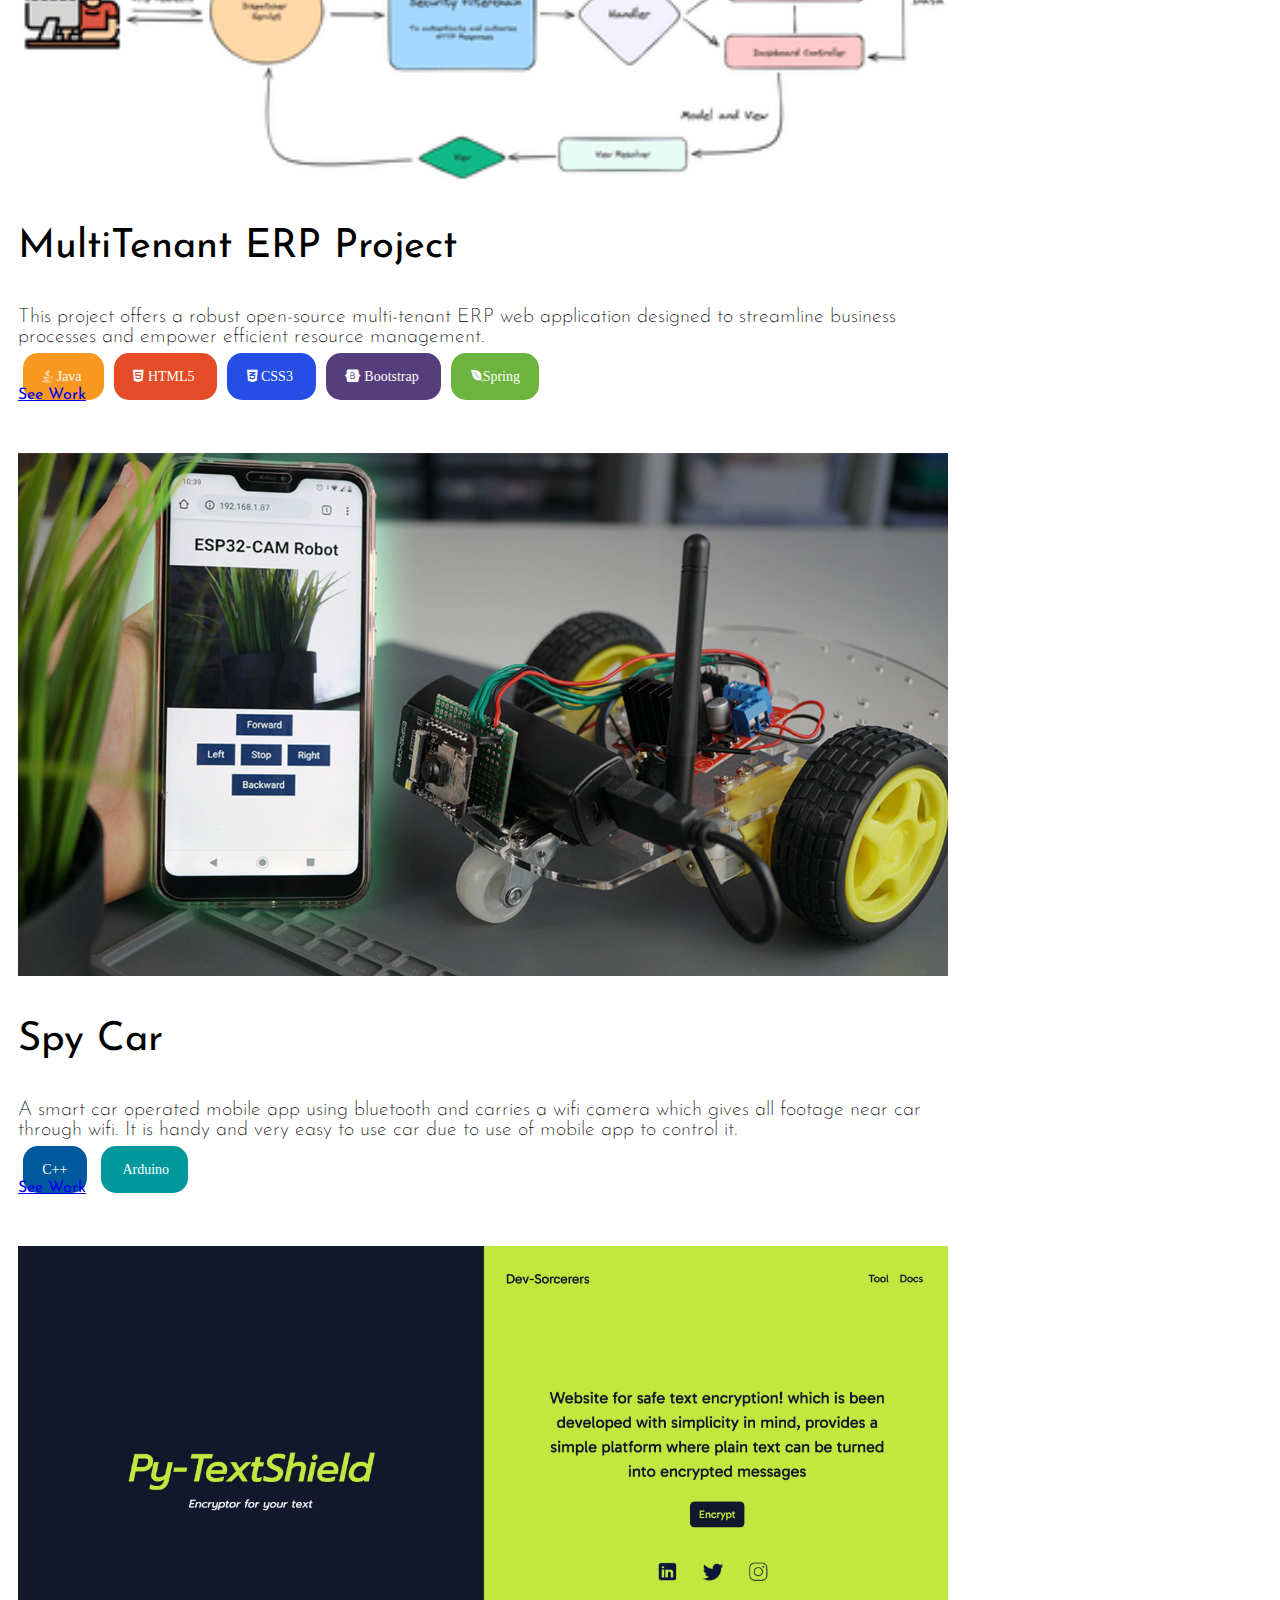
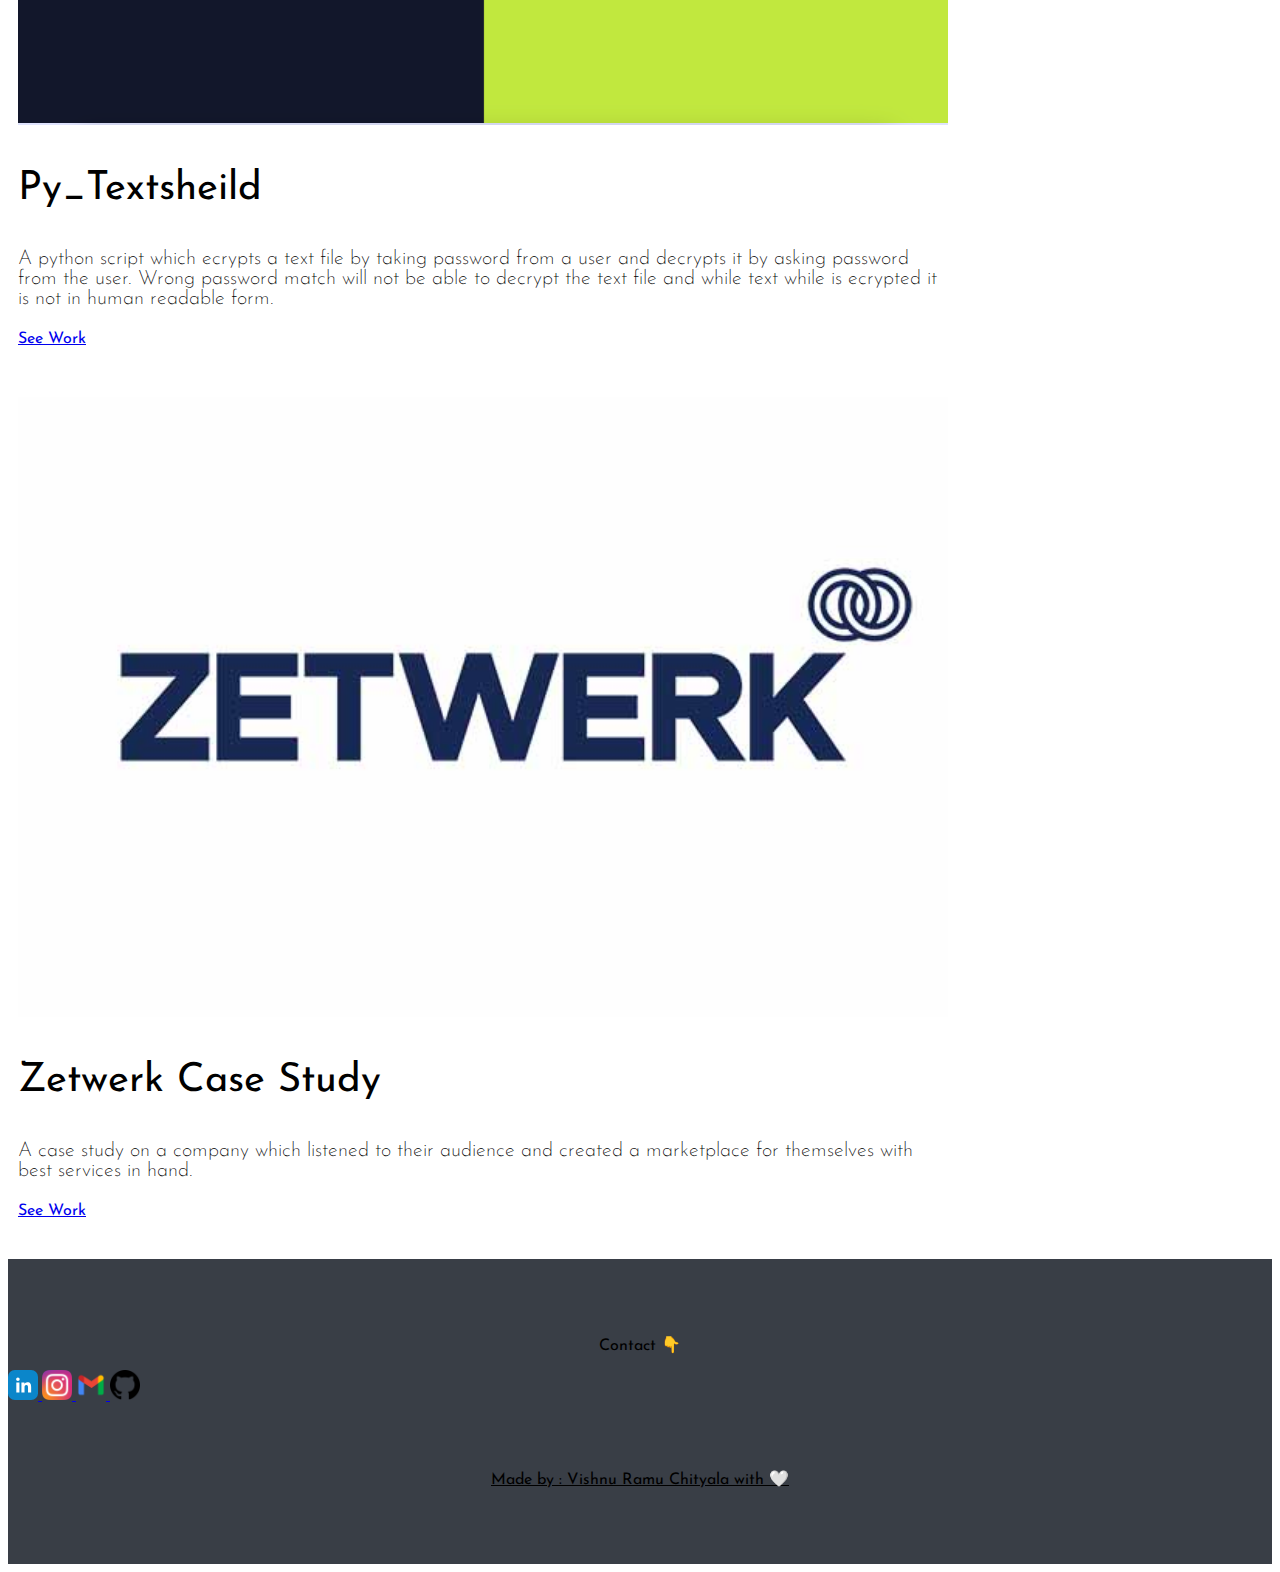
==== commit 9f5f7d13: "Changed Photo" ====
--- a/index.html
+++ b/index.html
@@ -54,7 +54,7 @@
                 I have always enjoyed exploring new technology and figuring out how it works. I have developed excellent programming skills and have expertise in languages such as <span style="background-color: rgb(247, 225, 225);"> Python, C, C++ and JAVA</span>.
             </div>
             <div class="aboutImage">
-                <img src="img/aboutImage.jpg" alt="" style="max-width: 100%; border-radius: 50%;">
+                <img src="img/profile.jpg" alt="" style="max-width: 100%; border-radius: 50%;">
             </div>
             <div class="aboutContent">
                  I am always looking for new projects to work on and love to challenge myself to learn new things. In addition to my passion for programming, I also have a keen interest in <span style="background-color: rgb(247, 225, 225);">business and content writing</span>. I enjoy reading about the latest developments in technology and business and keeping up with current events in these fields.
